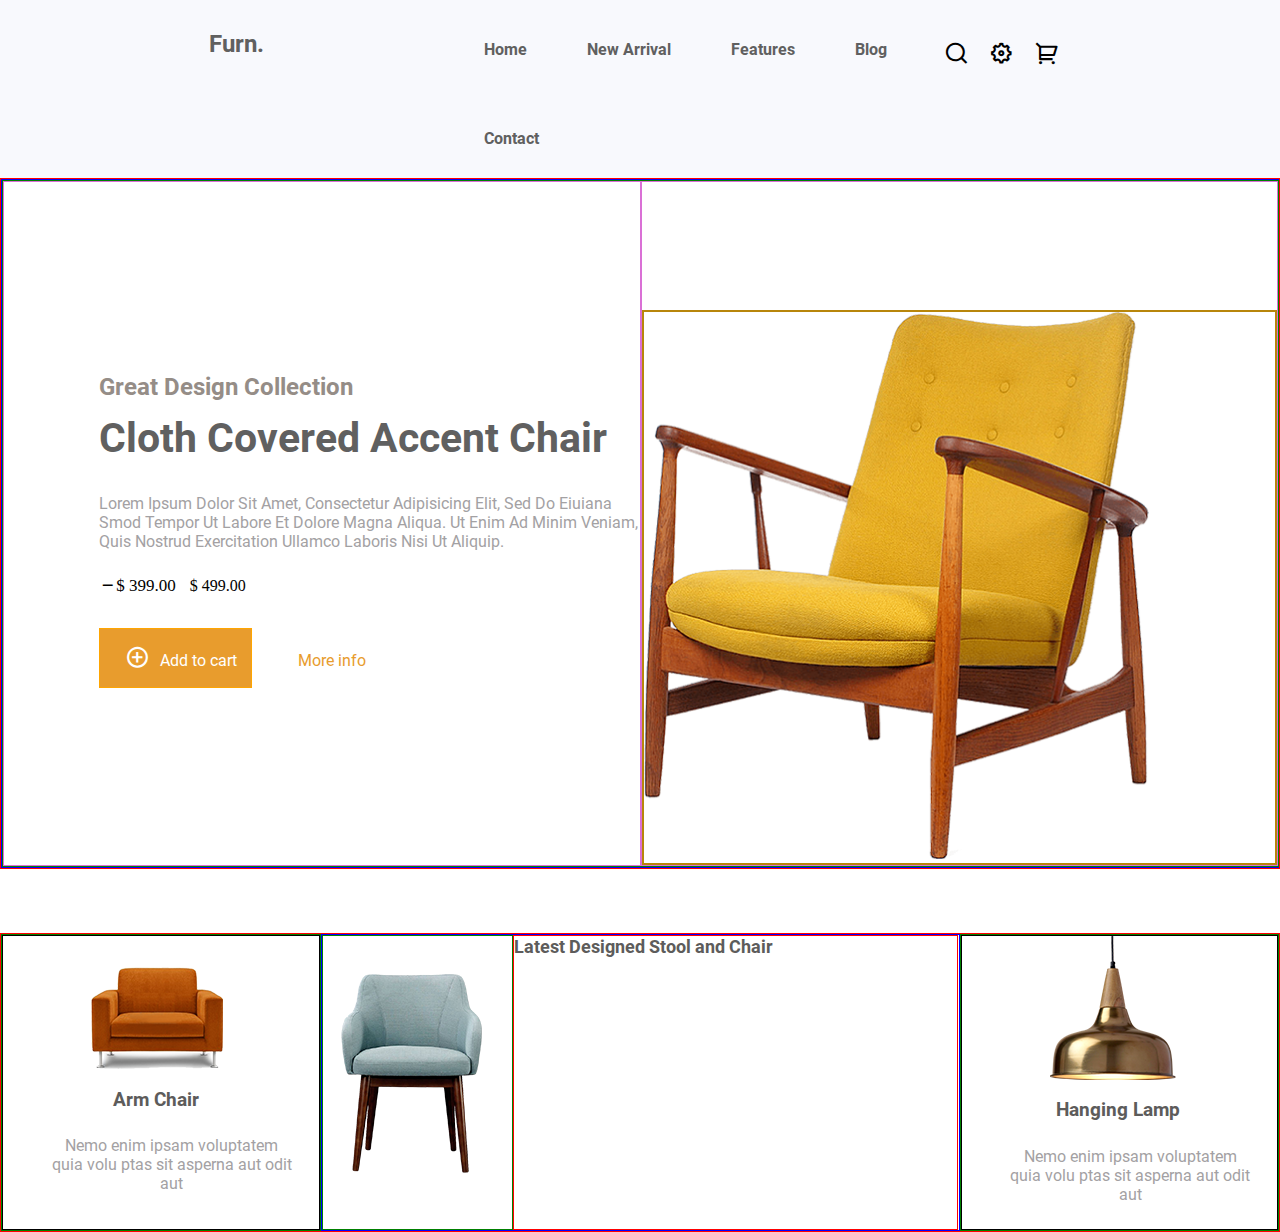
==== index.html @ 1ba13c6d "added" ====
<!DOCTYPE html>
<html lang="en">
<head>
    <meta charset="UTF-8">
    <meta name="viewport" content="width=device-width, initial-scale=1.0">
    <title>Furniture</title>

    <!-- -------------links------------- -->
    <link rel="stylesheet" href="css/style.css">
    <link rel="stylesheet" href="css/media.css">

    <link rel="stylesheet" href="webfonts/stylesheet.css">
    <link rel="stylesheet" href="fonts/remixicon.css">

        <link rel="icon" href="img/icon.png">

</head>
<body>
    <!-- -------------navbar------------- -->
    
        <div class="navbar">
                <div class="box logo">
                    <b><a>Furn.</a></b>
                </div>
                <div class=" box item">
                            <div class="box-lists w-md">
                       <b> <a class="it">Home</a></b>
                        <b><a class="it">New Arrival</a></b>
                        <b><a class="it">Features</a></b>
                        <b><a class="it">Blog</a></b>
                        <b><a class="it">Contact</a></b>
                    </div>
                    <button class="w-md-1" ><i class="ri-menu-line w-xl"></i></button>
                </div>
                <div class=" box">
                    <div class="box-icons">
                        <i class="ri-search-line"></i>
                        <i class="ri-settings-5-line"></i>
                        <i class="ri-shopping-cart-2-line"></i>
                    </div>
                </div>
        </div>

        <!-- -----------------slider-section--------------- -->
        
        <section>
            <div class="container">
                    <div class="slider">
                        <div class="box-sli">
                            <div class="box-two">
                                <div class="box-item">
                                        <h2>Great Design Collection</h2>
                                        <h1>Cloth Covered Accent Chair</h1>
                                        <p>Lorem Ipsum Dolor Sit Amet, Consectetur Adipisicing Elit,
                                             Sed Do Eiuiana Smod Tempor Ut Labore Et Dolore Magna Aliqua. Ut Enim Ad Minim Veniam, 
                                            Quis Nostrud Exercitation Ullamco Laboris Nisi Ut Aliquip.</p>
                                            <i class="ri-subtract-line ">$ 399.00</i>
                                            $ 499.00<br/>

                                            <button class="add"> <i class="ri-add-circle-line"></i>Add to cart</button>
                                            <button class="more">More info</button>
                                        </div>
                            </div>
                            <div class="box-two">
                                <div class="box-img">
                                    <img src="img/1.png" alt="">
                                </div>
                            </div>
                        </div>


                        <div class="box-sli"></div>
                        <div class="box-sli"></div>
                    </div>
            </div>
        </section>

        <!-- -------------------------------section---------------------------------------- -->


        <section>
            <div class="container1">
                <div class="box2">
                    <div class="box-feel">
                        <img class="img1" src="img/a1.png" alt="">
                        <h3>Arm Chair</h3>
                        <p class="arr">Nemo enim ipsam voluptatem quia volu ptas sit asperna aut odit aut</p>
                    </div>
                </div>

                <div class="box1">
                    <div class="imgchair2">
                        <img src="img/a2.png" alt="">
                    </div>
                    <div class="imgcontaint">
                        <h4>Latest Designed Stool and Chair</h4>
                    </div>
                </div>

                <div class="box2">
                    <div class="box-feel">
                        <img class="img3" src="img/a3.png" alt="">
                        <h3 class="Hanging">Hanging Lamp</h3>
                        <p class="arr">Nemo enim ipsam voluptatem quia volu ptas sit asperna aut odit aut</p>
                    </div>
                </div>
            </div>
        </section>
</body>
</html>
---- css/style.css ----
*{
    box-sizing: border-box;
    margin: 0;
    padding: 0;
}

.navbar{
   
    width: 100%;
   
    display: flex;
    flex-wrap: wrap;
    position: sticky;
    top: 0%;
    background-color:#f8f9fd;

}

.box{
   
    width: 23%;
 
}

.box:nth-child(2){
    width: 50%;
}

a{
    font-size: 24px;
    font-family: "Roboto", sans-serif;
    display: flex;
    flex-wrap: wrap;
    justify-content: end;
    padding:30px;
    color: #606060;
}

.item{
    display: flex;
    flex-wrap: wrap;
}

.box-lists{
    display: flex;
    flex-wrap: wrap;
    margin-left:25%;
   
}

.it{
    font-size: 16px;
    color: #606060;
    padding:30px;
    margin-top: 10px;
    margin-left: 0px 0px -2px;
    font-size: 16px;
    gap: 2px;
    font-family: "Roboto", sans-serif;
}

.it:hover{
    color:#d4a055;
}

.box-icons{
    display: flex;
    flex-wrap: wrap;
   
    height: 100%;
    
}

i{
    font-size: 25px;
    padding:10px;
    margin-top: 30px;
  
}
.ri-search-line:hover{
    color:#d4a055;
}

.ri-settings-5-line:hover{
    color:#d4a055;
}

.ri-shopping-cart-2-line:hover{
    color:#d4a055;
}



button{
   
    border: 1px solid orange;
    color: orange;
}
.ri-menu-line:hover{
    color:orange;
}


.container{
    border: 1px solid red;
   
    max-width: 1350px;
    overflow-x: scroll;
    margin: auto;
    
   
}

.slider{
    border: 1px solid blue;
    width: 300%;
    height: 100%;
    display: flex;
}

.box-sli{
    border: 1px solid green;
    width: 100%;
    height: 100%;
    display: flex;
    flex-wrap: wrap;
}

.box-two{
    border: 1px solid orchid;
    width: 50%;
    padding-top: 10%;
}

.box-item{
    
    width: 100%;
    
}

.box-img{
    border: 2px solid darkgoldenrod;
   
    width: 100%;

}
.box-img > img{
    width: 80%;
}

h2{
    padding-left: 15%;
    padding-top: 10%;
    color: #958d87;
    font-family: "Roboto", sans-serif;
}

h1{
    padding-left: 15%;
    padding-top: 2%;
    color: #606060;
    font-family: "Roboto", sans-serif;
    font-size: 41px;
}

p{
    padding-left: 15%;
    padding-top: 5%;
    padding-bottom: 4%;
    color: #a3a1a3;
    font-family: "Roboto", sans-serif;
}

.ri-subtract-line{
    font-size: 17px;
    font-family: "Roboto", sans-serif;
    padding-left: 15%;
    
}

.add{
  margin-top: 5%;
   margin-left: 15%;
   width: 24%;
   height: 60px;
   color: white;
   background-color: #e89c2d;
   font-size: 16px;
   font-family: "Roboto", sans-serif;
}

.add:hover{
    border: 1px solid #e89c2d;
    background-color: white;
    color: #e89c2d;
}

.more{
    margin-top: 5%;
  
    width: 24%;
    height: 60px;
    color: #e89c2d;
    background-color:white;
    font-size: 16px;
    font-family: "Roboto", sans-serif;
     border: none;
}

.more:hover{
    border: 1px solid #e89c2d;
}


.container1{
    max-width: 1320px;
    border: 1px solid red;
    margin: auto;
    margin-top: 5%;
    display: flex;
    flex-wrap: wrap;
    
}

.box2{
    border: 1px solid green;
    width: 25%;
}

.box2:hover h3{
    color: #e89c2d;
}

.box1{
    border: 1px solid blue;
    width: 50%;
    display: flex;
    flex-wrap: wrap;
}

.box-feel{
    border: 1px solid black;
    height: 100%;
    
}
.img1{
    padding-left: 28%;
    padding-top: 10%;
}

.img3{
    padding-left: 28%;
    
}


h3{
    padding-left: 35%;
    padding-top: 5%;
    font-family: "Roboto", sans-serif;
    color: #5d5c5b;
}

.Hanging{
    padding-left: 30%;
    padding-top: 5%;
    font-family: "Roboto", sans-serif;
    color: #5d5c5b;
}
.arr{
    padding-right: 8%;
    padding-top: 8%;
    padding-bottom: 8%;
    color: #a3a1a3;
    font-family: "Roboto", sans-serif;
    text-align: center;
}

.imgchair2{
    border: 1px solid green;
    width: 30%;
    height: 100%;
}

.imgcontaint{
    border: 1px solid red;
    width: 70%;
    height: 100%;
}

.imgchair2 > img{
    padding-top: 20%;
    padding-left: 10%;
}

h4{
    font-family: "Roboto", sans-serif;
    color: #5d5c5b;
    font-size: 18px;
}
---- css/media.css ----
@media(max-width:992px){
    .w-md{
        display: none;
    }
    .box2{
        width: 100%;
    }
    .box1{
        width: 100%;
    }
    .box-two{
        width: 100%;
    }
    
   
}

@media(min-width:1669px){
    .w-xl{
        display: none;
    }
}



@media(min-width:992px){
    .w-md-1{
        display: none;
    }
}
---- webfonts/stylesheet.css ----
@font-face {
    font-family: 'Roboto';
    src: url('Roboto-ThinItalic.woff2') format('woff2'),
        url('Roboto-ThinItalic.woff') format('woff');
    font-weight: 100;
    font-style: italic;
    font-display: swap;
}

@font-face {
    font-family: 'Roboto';
    src: url('Roboto-Bold.woff2') format('woff2'),
        url('Roboto-Bold.woff') format('woff');
    font-weight: bold;
    font-style: normal;
    font-display: swap;
}

@font-face {
    font-family: 'Roboto';
    src: url('Roboto-Thin.woff2') format('woff2'),
        url('Roboto-Thin.woff') format('woff');
    font-weight: 100;
    font-style: normal;
    font-display: swap;
}

@font-face {
    font-family: 'Roboto';
    src: url('Roboto-BlackItalic.woff2') format('woff2'),
        url('Roboto-BlackItalic.woff') format('woff');
    font-weight: 900;
    font-style: italic;
    font-display: swap;
}

@font-face {
    font-family: 'Roboto';
    src: url('Roboto-MediumItalic.woff2') format('woff2'),
        url('Roboto-MediumItalic.woff') format('woff');
    font-weight: 500;
    font-style: italic;
    font-display: swap;
}

@font-face {
    font-family: 'Roboto';
    src: url('Roboto-Medium.woff2') format('woff2'),
        url('Roboto-Medium.woff') format('woff');
    font-weight: 500;
    font-style: normal;
    font-display: swap;
}

@font-face {
    font-family: 'Roboto';
    src: url('Roboto-LightItalic.woff2') format('woff2'),
        url('Roboto-LightItalic.woff') format('woff');
    font-weight: 300;
    font-style: italic;
    font-display: swap;
}

@font-face {
    font-family: 'Roboto';
    src: url('Roboto-Regular.woff2') format('woff2'),
        url('Roboto-Regular.woff') format('woff');
    font-weight: normal;
    font-style: normal;
    font-display: swap;
}

@font-face {
    font-family: 'Roboto';
    src: url('Roboto-BoldItalic.woff2') format('woff2'),
        url('Roboto-BoldItalic.woff') format('woff');
    font-weight: bold;
    font-style: italic;
    font-display: swap;
}

@font-face {
    font-family: 'Roboto';
    src: url('Roboto-Italic.woff2') format('woff2'),
        url('Roboto-Italic.woff') format('woff');
    font-weight: normal;
    font-style: italic;
    font-display: swap;
}

@font-face {
    font-family: 'Roboto';
    src: url('Roboto-Light.woff2') format('woff2'),
        url('Roboto-Light.woff') format('woff');
    font-weight: 300;
    font-style: normal;
    font-display: swap;
}
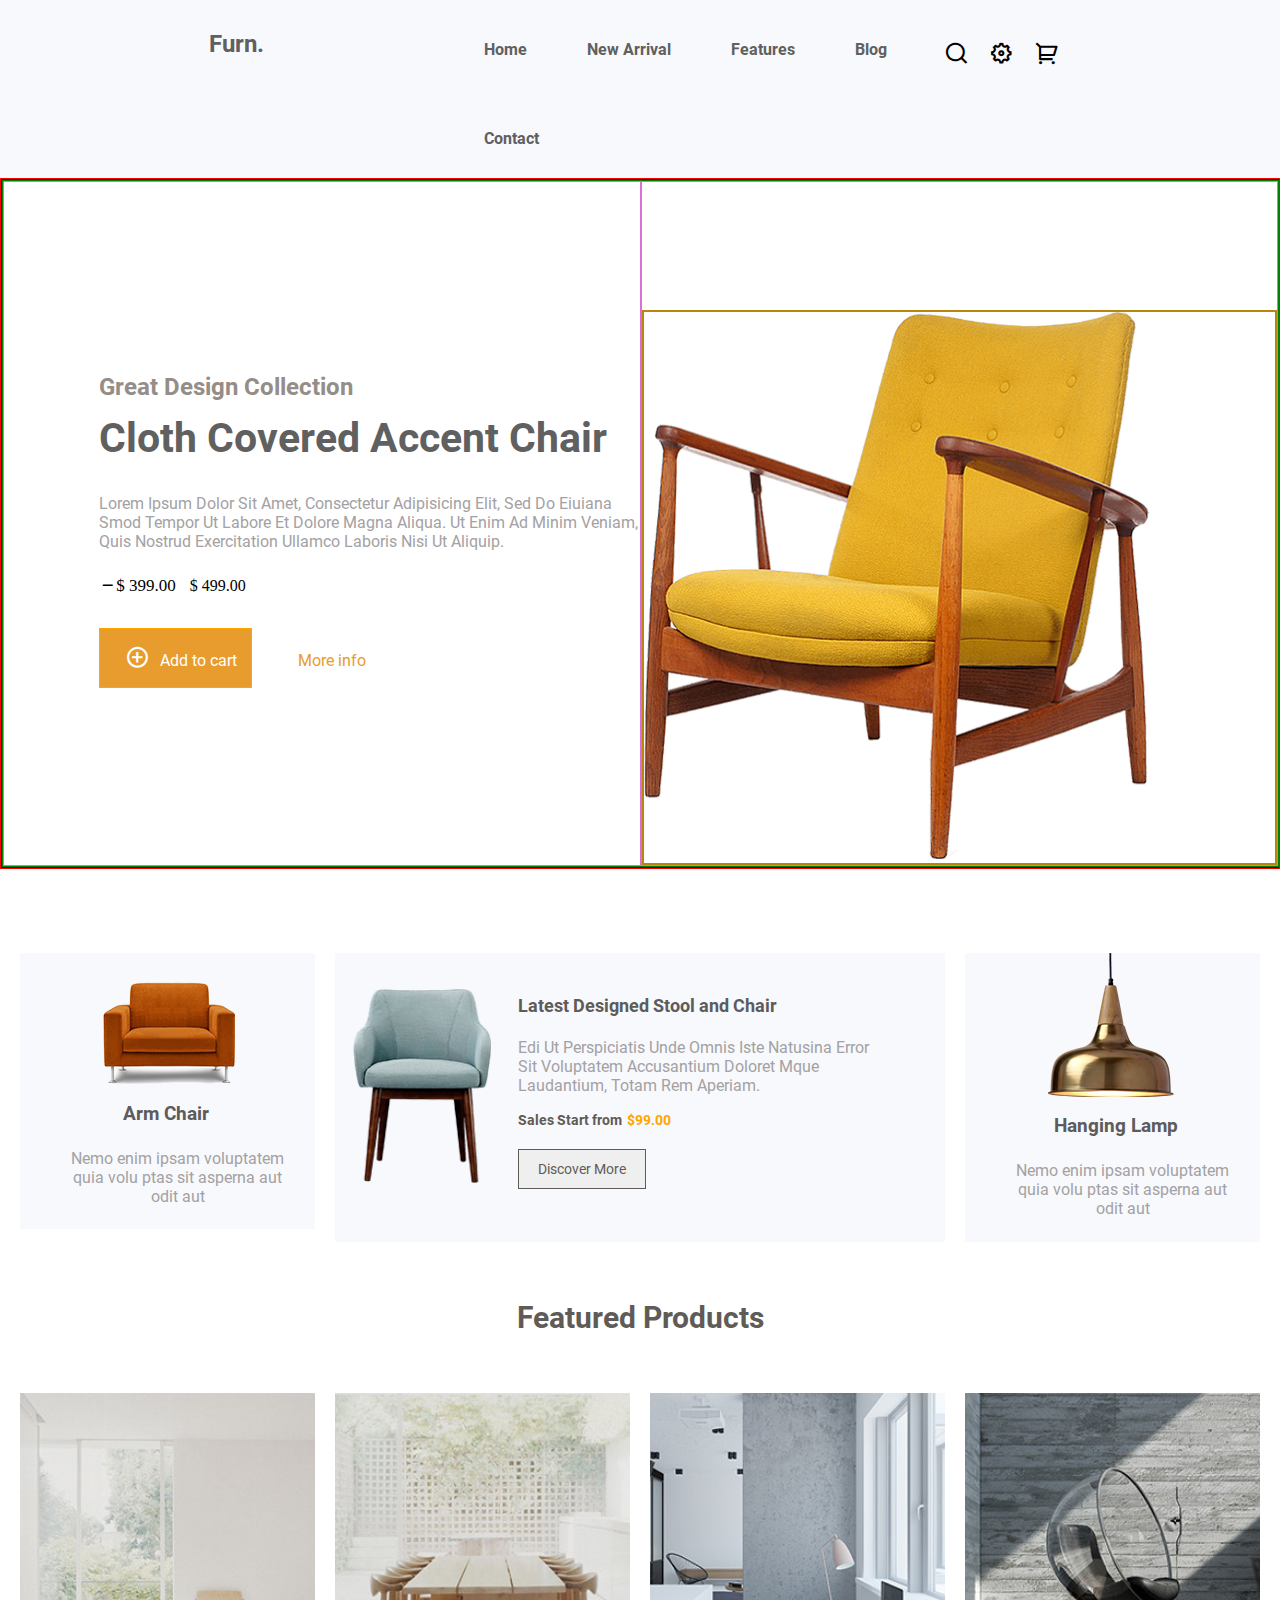
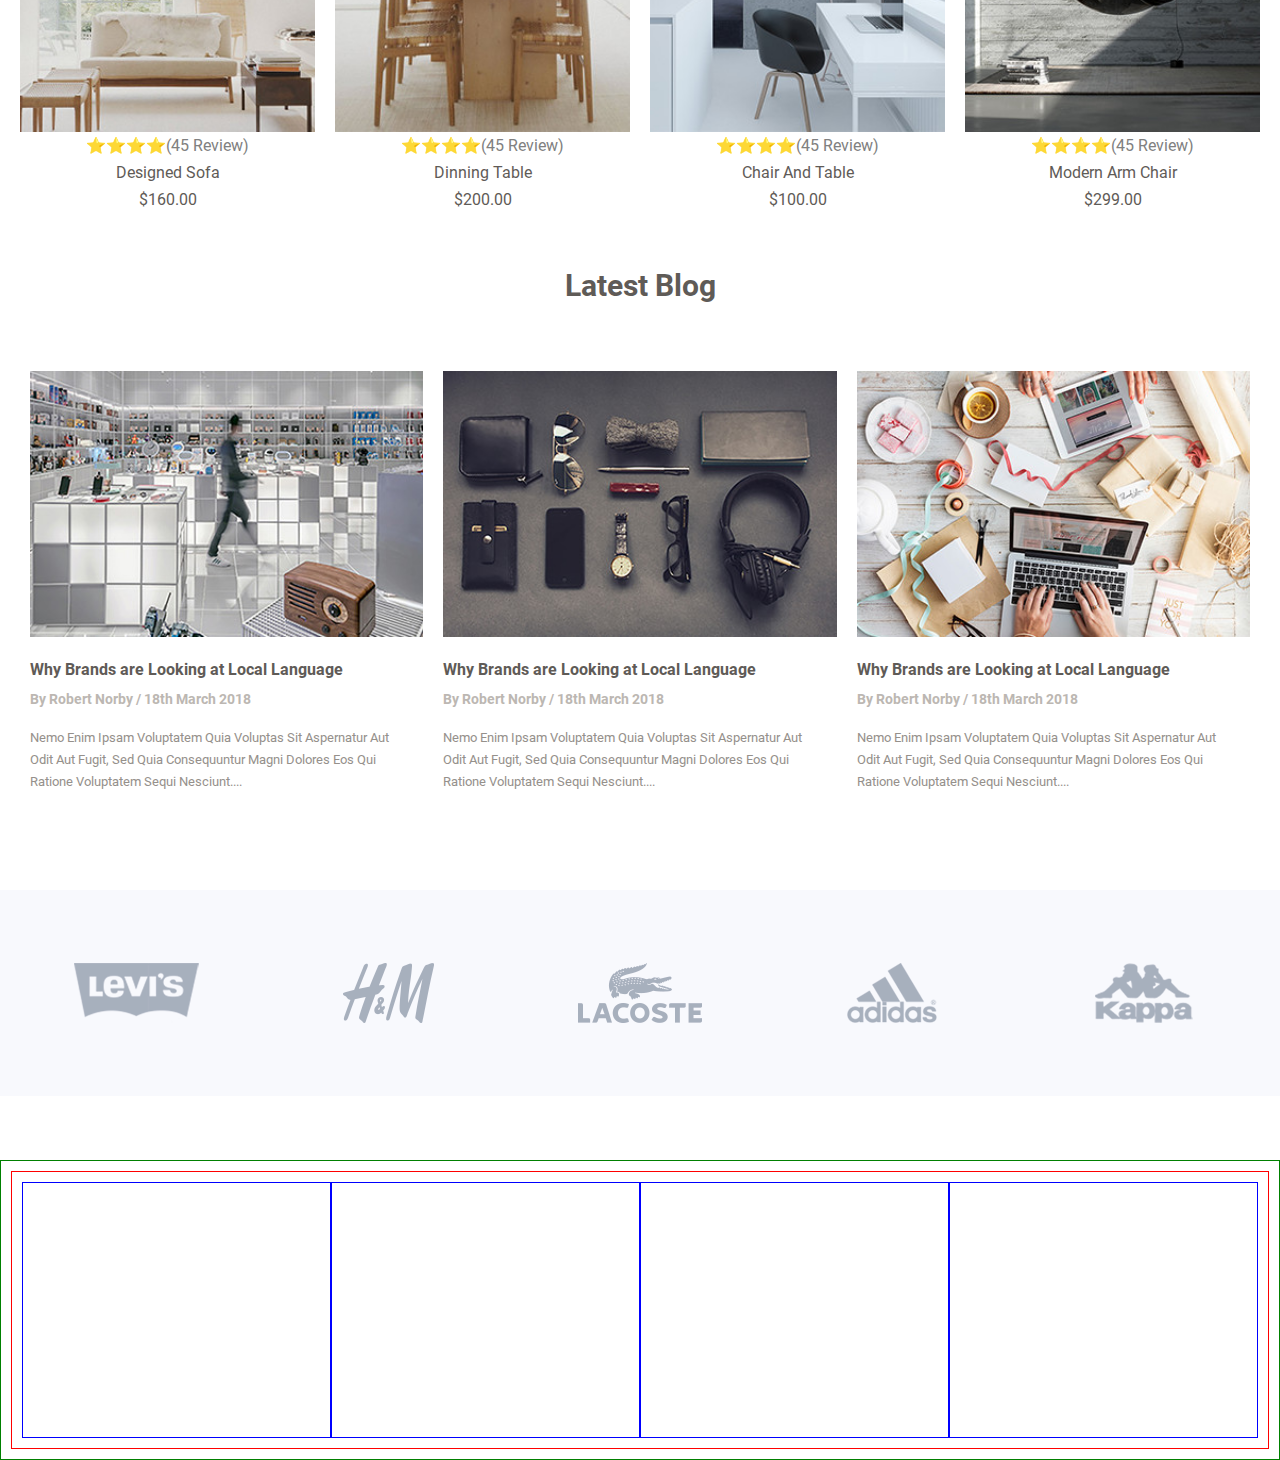
==== commit f6da7e8a: "add code" ====
--- a/index.html
+++ b/index.html
@@ -19,8 +19,10 @@
     <!-- -------------navbar------------- -->
     
         <div class="navbar">
+           
                 <div class="box logo">
                     <b><a>Furn.</a></b>
+                    <button class="w-md-1" ><i class="ri-menu-line w-xl"></i></button>
                 </div>
                 <div class=" box item">
                             <div class="box-lists w-md">
@@ -30,7 +32,7 @@
                         <b><a class="it">Blog</a></b>
                         <b><a class="it">Contact</a></b>
                     </div>
-                    <button class="w-md-1" ><i class="ri-menu-line w-xl"></i></button>
+                    
                 </div>
                 <div class=" box">
                     <div class="box-icons">
@@ -80,7 +82,7 @@
 
         <section>
             <div class="container1">
-                <div class="box2">
+                <div class="box2 w-lg-1 w-lg">
                     <div class="box-feel">
                         <img class="img1" src="img/a1.png" alt="">
                         <h3>Arm Chair</h3>
@@ -88,16 +90,20 @@
                     </div>
                 </div>
 
-                <div class="box1">
-                    <div class="imgchair2">
+                <div class="box1 w-lg-1 w-lg">
+                    <div class="imgchair2 ">
                         <img src="img/a2.png" alt="">
                     </div>
-                    <div class="imgcontaint">
+                    <div class="imgcontaint w-lg-1 ">
                         <h4>Latest Designed Stool and Chair</h4>
-                    </div>
-                </div>
-
-                <div class="box2">
+                        <p class="between">Edi Ut Perspiciatis Unde Omnis Iste Natusina Error Sit Voluptatem 
+                            Accusantium Doloret Mque Laudantium, Totam Rem Aperiam.</p>
+                            <h6>Sales Start from <div class="color">$99.00</div></h6>
+                            <button class="dis">Discover More</button>
+                    </div>
+                </div>
+
+                <div class="box2 w-lg-1 w-lg">
                     <div class="box-feel">
                         <img class="img3" src="img/a3.png" alt="">
                         <h3 class="Hanging">Hanging Lamp</h3>
@@ -106,5 +112,249 @@
                 </div>
             </div>
         </section>
+
+        <!-- -------------------------------section---------------------------------------- -->
+
+<!-- 
+        <section>
+            <h1 class="NA">New Arrivals</h1>
+            <div class="container2">
+                    <div class="main-arri-box">
+                        <div class="box-arrivals">
+                            <div class="box-ariimg">
+                                <img src="img/b1.png" alt="">
+                            </div>
+                        </div>
+        
+                        <div class="box-arrivals">
+                            <div class="box-ariimg">
+                                <img src="img/b2.png" alt="">
+                            </div>
+                        </div>
+        
+                        <div class="box-arrivals">
+                            <div class="box-ariimg">
+                                <img src="img/b3.png" alt="">
+                            </div>
+                        </div>
+        
+                        <div class="box-arrivals">
+                            <div class="box-ariimg">
+                                <img src="img/b4.png" alt="">
+                            </div>
+                        </div>
+
+                        <div class="box-arrivals">
+                            <div class="box-ariimg">
+                                <img src="img/b1.png" alt="">
+                            </div>
+                        </div>
+        
+                        <div class="box-arrivals">
+                            <div class="box-ariimg">
+                                <img src="img/b2.png" alt="">
+                            </div>
+                        </div>
+        
+                        <div class="box-arrivals">
+                            <div class="box-ariimg">
+                                <img src="img/b3.png" alt="">
+                            </div>
+                        </div>
+        
+                        <div class="box-arrivals">
+                            <div class="box-ariimg">
+                                <img src="img/b4.png" alt="">
+                            </div>
+                        </div>
+                    </div>
+
+
+
+ </div>
+
+        </section> -->
+
+        <!-- -------------------------------section-Featured Products---------------------------------------- -->
+
+        <section>
+            <h1 class="NA">Featured Products</h1>
+
+            <div class="containerfp">
+                <div class="main-product">
+                    <div class="product"> 
+                        <div class="produc-img"> 
+                            <img src="img/c1.jpg" alt="">
+                            
+                        </div>
+                        
+                        <div class="produc-cont"> 
+                           <div class="price">
+                            ⭐⭐⭐⭐(45 Review)
+                           </div>
+
+                           <div class="text">
+                            Designed Sofa
+                        </div>
+
+                        <div class="text">
+                            $160.00
+                        </div>
+                            
+                        </div>
+                            
+                    </div>
+                    <div class="product"> 
+                        <div class="produc-img"> 
+                            <img src="img/c2.jpg" alt="">
+                        </div>
+
+                        <div class="produc-cont"> 
+                           <div class="price">
+                            ⭐⭐⭐⭐(45 Review)
+                               
+                           </div>
+
+                           <div class="text">
+                            Dinning Table
+                        </div>
+
+                        <div class="text">
+                            $200.00
+                        </div>
+                            
+                        </div>
+                    </div>
+                    <div class="product"> 
+                        <div class="produc-img"> 
+                            <img src="img/c3.jpg" alt="">
+                        </div>
+
+                        <div class="produc-cont"> 
+                           <div class="price">
+                            ⭐⭐⭐⭐(45 Review)
+                           </div>
+
+                           <div class="text">
+                            Chair And Table
+                        </div>
+
+                        <div class="text">
+                            $100.00
+                        </div>
+                            
+                        </div>
+                    </div>
+                    <div class="product"> 
+                        <div class="produc-img"> 
+                            <img src="img/c4.jpg" alt="">
+                        </div>
+
+                        <div class="produc-cont"> 
+                           <div class="price">
+                            ⭐⭐⭐⭐(45 Review)
+                           </div>
+
+                           <div class="text">
+                            Modern Arm Chair
+                        </div>
+
+                        <div class="text">
+                            $299.00
+                        </div>
+                            
+                        </div>
+                    </div>
+                 </div>
+            </div>
+         </section>
+
+
+         <!-- -------------------------------section---------------------------------------- -->
+          <section>
+            <h1 class="NA">Latest Blog</h1>
+
+                <div class="containerlb">
+                    <div class="main-blog">
+                        <div class="box-lb">
+                            <div class="box-lb-img">
+                                <img src="img/d1.jpg" alt="">
+                            </div>
+                            <div class="box-lb-con">
+                                <h2 class="lbh2">Why Brands are Looking at Local Language</h2>
+                                <h5>By Robert Norby / 18th March 2018</h5>
+                                <p class="lbp">Nemo Enim Ipsam Voluptatem Quia Voluptas Sit Aspernatur
+                                     Aut Odit Aut Fugit,
+                                    Sed Quia Consequuntur Magni Dolores Eos Qui Ratione Voluptatem Sequi Nesciunt....</p>
+                            </div>
+                        </div>
+
+
+                        <div class="box-lb">
+                            <div class="box-lb-img">
+                                <img src="img/d2.jpg" alt="">
+                            </div>
+                            <div class="box-lb-con">
+                                <h2 class="lbh2">Why Brands are Looking at Local Language</h2>
+                                <h5>By Robert Norby / 18th March 2018</h5>
+                                <p class="lbp">Nemo Enim Ipsam Voluptatem Quia Voluptas Sit Aspernatur
+                                     Aut Odit Aut Fugit,
+                                    Sed Quia Consequuntur Magni Dolores Eos Qui Ratione Voluptatem Sequi Nesciunt....</p>
+                            </div>
+                        </div>
+
+
+                        <div class="box-lb">
+                            <div class="box-lb-img">
+                                <img src="img/d3.jpg" alt="">
+                            </div>
+                            <div class="box-lb-con">
+                                <h2 class="lbh2">Why Brands are Looking at Local Language</h2>
+                                <h5>By Robert Norby / 18th March 2018</h5>
+                                <p class="lbp">Nemo Enim Ipsam Voluptatem Quia Voluptas Sit Aspernatur
+                                     Aut Odit Aut Fugit,
+                                    Sed Quia Consequuntur Magni Dolores Eos Qui Ratione Voluptatem Sequi Nesciunt....</p>
+                            </div>
+                        </div>
+                    </div>
+                </div>
+          </section>
+
+          <!-- -------------------------------section---------------------------------------- -->
+           <section class="bg-color">
+                <div class="containerlogo">
+                    <div class="box-logo">
+                        <div class="box-logo-5">
+                            <img src="img/logo4.png" alt="">
+                        </div>
+                        <div class="box-logo-5">
+                            <img src="img/logo5.png" alt="">
+                        </div>
+                        <div class="box-logo-5">
+                            <img src="img/logo1.png" alt="">
+                        </div>
+                        <div class="box-logo-5">
+                            <img src="img/logo2.png" alt="">
+                        </div>
+                        <div class="box-logo-5">
+                            <img src="img/logo3.png" alt="">
+                        </div>
+                    </div>
+                </div>
+           </section>
+
+           <footer>
+                <div class="containerfooter">
+                    <div class="box-footer">
+                        <div class="box-4-foo">
+                           
+                        </div>
+                        <div class="box-4-foo"></div>
+                        <div class="box-4-foo"></div>
+                        <div class="box-4-foo"></div>
+                        
+                    </div>
+                </div>
+           </footer>
 </body>
 </html>--- a/css/style.css
+++ b/css/style.css
@@ -214,17 +214,21 @@
 
 .container1{
     max-width: 1320px;
-    border: 1px solid red;
     margin: auto;
     margin-top: 5%;
     display: flex;
     flex-wrap: wrap;
+    padding: 10px;
     
 }
 
 .box2{
-    border: 1px solid green;
+    
     width: 25%;
+    padding: 10px;
+}
+.box2 > img{
+    width: 60%;
 }
 
 .box2:hover h3{
@@ -232,16 +236,20 @@
 }
 
 .box1{
-    border: 1px solid blue;
+    
     width: 50%;
     display: flex;
     flex-wrap: wrap;
+     padding: 10px;
+     
+}
+.box1:hover button{
+    color: white;
+    background-color: #5f5b57;
 }
 
 .box-feel{
-    border: 1px solid black;
-    height: 100%;
-    
+     background-color: #f8f9fd;
 }
 .img1{
     padding-left: 28%;
@@ -277,15 +285,21 @@
 }
 
 .imgchair2{
-    border: 1px solid green;
+    
     width: 30%;
-    height: 100%;
+    
+    background-color: #f8f9fd;
+}
+
+.imgchair2 > img{
+    width: 85%;
 }
 
 .imgcontaint{
-    border: 1px solid red;
+   
     width: 70%;
-    height: 100%;
+    
+    background-color: #f8f9fd;
 }
 
 .imgchair2 > img{
@@ -297,4 +311,246 @@
     font-family: "Roboto", sans-serif;
     color: #5d5c5b;
     font-size: 18px;
+    padding-top: 10%;
+}
+
+.between{
+    text-align: start;
+    padding-top: 5%;
+    padding-left: 0%;
+    padding-right: 15%;
+}
+
+h6{
+    font-size: 14px;
+    color: #5f5b57;;
+    font-family: "Roboto", sans-serif;
+    display: flex;
+    gap: 5px;
+}
+
+.color{
+    color:orange;
+}
+
+.dis{
+    width: 30%;
+    height: 40px;
+    margin-top: 5%;
+    color: #5f5b57;;
+    border: 1px solid  #5f5b57;
+    font-size: 14px;
+    font-family: "Roboto", sans-serif;
+}
+
+.NA{
+    font-size: 30px;
+    font-family: "Roboto", sans-serif;
+    color: #5f5b57;
+    text-align: center;
+    padding-top: 3%;
+    padding-left: 0%;
+    padding-bottom: 3%;
+}
+
+
+.container2{
+    border: 1px solid red;
+    margin: auto;
+    max-width: 1320px;
+    
+    display: flex;
+    flex-wrap: wrap;
+    padding: 10px;
+}
+
+.main-arri-box{
+    border: 1px solid green;
+    width: 100%;
+    display: flex;
+    flex-wrap: wrap;
+    padding: 10px;
+}
+ 
+.box-arrivals{
+    border: 1px solid blue;
+    width: 25%;
+    padding: 10px;
+}
+
+
+.box-ariimg{
+    border: 1px solid blue;
+    background-color: #f8f9fd;
+    padding-top: 10%;
+    padding-bottom: 10%;
+    display: flex;
+    justify-content: center;
+    align-items: center;
+}
+
+
+.containerfp{
+   
+    max-width: 1320px;
+    margin: auto;
+    
+    padding: 10px;
+    display: flex;
+    flex-wrap: wrap;
+}
+
+.main-product{
+    
+    width: 100%;
+    
+    display: flex;
+    flex-wrap: wrap;
+}
+
+.product{
+    
+    width: 25%;
+    padding: 10px;
+}
+
+
+
+.produc-img > img{
+    width: 100%;
+    
+}
+
+
+
+.price{
+    
+    font-family: "Roboto", sans-serif;
+    display: flex;
+    justify-content: center;
+    color: gray;
+}
+.text{
+    text-align: center;
+    font-family: "Roboto", sans-serif;
+    color: #5f5b57;
+    padding-top: 8px;
+   
+}
+
+.containerlb{
+  
+    max-width: 1320px;
+    margin: auto;
+    
+    display: flex;
+    flex-wrap: wrap;
+    padding: 10px;
+}
+
+.main-blog{
+    
+    width: 100%;
+     display: flex;
+    flex-wrap: wrap;
+    padding: 10px;
+}
+
+.box-lb{
+    width: 33.33%;
+    transition: all 0.8s;
+    padding: 10px;
+}
+
+.box-lb:hover h2{
+        color: orange;
+
+}
+
+.box-lb-img{
+   
+    width: 100%;
+    
+}
+.box-lb-con{
+    
+    width: 100%;
+    
+}
+
+.box-lb-img > img{
+    width: 100%;
+}
+
+.lbh2{
+    font-size: 16px;
+    color: #5f5b57;
+    font-family: "Roboto", sans-serif;
+    padding-top: 5%;
+    padding-left: 0%;
+}
+h5{
+    font-size: 14px;
+    font-family: "Roboto", sans-serif;
+    color: #bcb7b2;
+    padding-top: 3%;
+}
+
+.lbp{
+    font-size: 13px;
+    font-family: "Roboto", sans-serif;
+    color: #95908b;
+    padding-left: 0%;
+    padding-right: 6%;
+    line-height: 22px;
+}
+
+.bg-color{
+    background-color: #f8f9fd;
+}
+.containerlogo{
+    
+    max-width: 1320px;
+    margin: auto;
+   overflow-x: hidden;
+    margin-top: 4%;
+    padding: 10px;
+}
+
+.box-logo{
+
+    
+    display: flex;
+    
+    
+}
+
+.box-logo-5{
+    
+    width: 259px;
+    display: flex;
+   justify-content: center;
+   padding: 5%;
+}
+
+.containerfooter{
+    border: 1px solid green;
+    max-width: 1320px;
+    margin: auto;
+    margin-top: 5%;
+    height: 300px;
+    padding: 10px;
+}
+
+.box-footer{
+    border: 1px solid red;
+    height: 100%;
+    display: flex;
+    flex-wrap: wrap;
+    padding: 10px;
+}
+
+.box-4-foo{
+    border: 1px solid blue;
+    width: 25%;
 }--- a/css/media.css
+++ b/css/media.css
@@ -26,6 +26,106 @@
 @media(min-width:992px){
     .w-md-1{
         display: none;
+        
+    }
+
+ 
+}
+
+@media(max-width:991px){
+    .w-lg-1{
+        width: 100%;
+        padding-left: 20%;
+        padding-right: 20%;
+        margin: auto;
+        
+    }
+
+    .w-lg{
+        max-width: 350%;
+    }
+
+    .box-arrivals{
+        width: 33.33%;
+        height: 80%;
+    }
+
+    .main-product{
+        
+        width: 187%;
+    }
+    .product{
+        width: 25%;
+        
+        margin: auto;
+    }
+    .produc-img{
+        height: 180px;
+        width: 157px;
+        margin: auto;
+    }
+    .produc-cont{
+        
+        width: 157px;
+        margin: auto;
+    }
+
+    .box-lb{
+        width: 33.33%;
+        margin: auto;
+    }
+}
+
+@media(max-width:767px){
+    .box-arrivals{
+        width: 100%;
+        margin: auto;
+    }
+
+    .product{
+        width: 100%;
+        margin: auto;
+    }
+
+    .produc-img{
+        height: 310px;
+        width: 270px;
+        margin: auto;
+    }
+    .produc-cont{
+        padding-top: 5%;
+        width: 270px;
+        margin: auto;
+    }
+
+    .box-lb{
+         width: 100%;
+         height: 380px;
+         margin: auto;
+    }
+
+    .box-lb-img{
+        max-width: 270px;
+        
+        margin: auto;
+    }
+
+    .box-lb-con{
+        max-width: 270px;
+       
+        margin: auto;
+    }
+    
+    .box-4-foo{
+        width: 100%;
+    }
+
+
+}
+
+@media (max-width:992px){
+    .box-4-foo{
+        width: 50%;
     }
 }
 
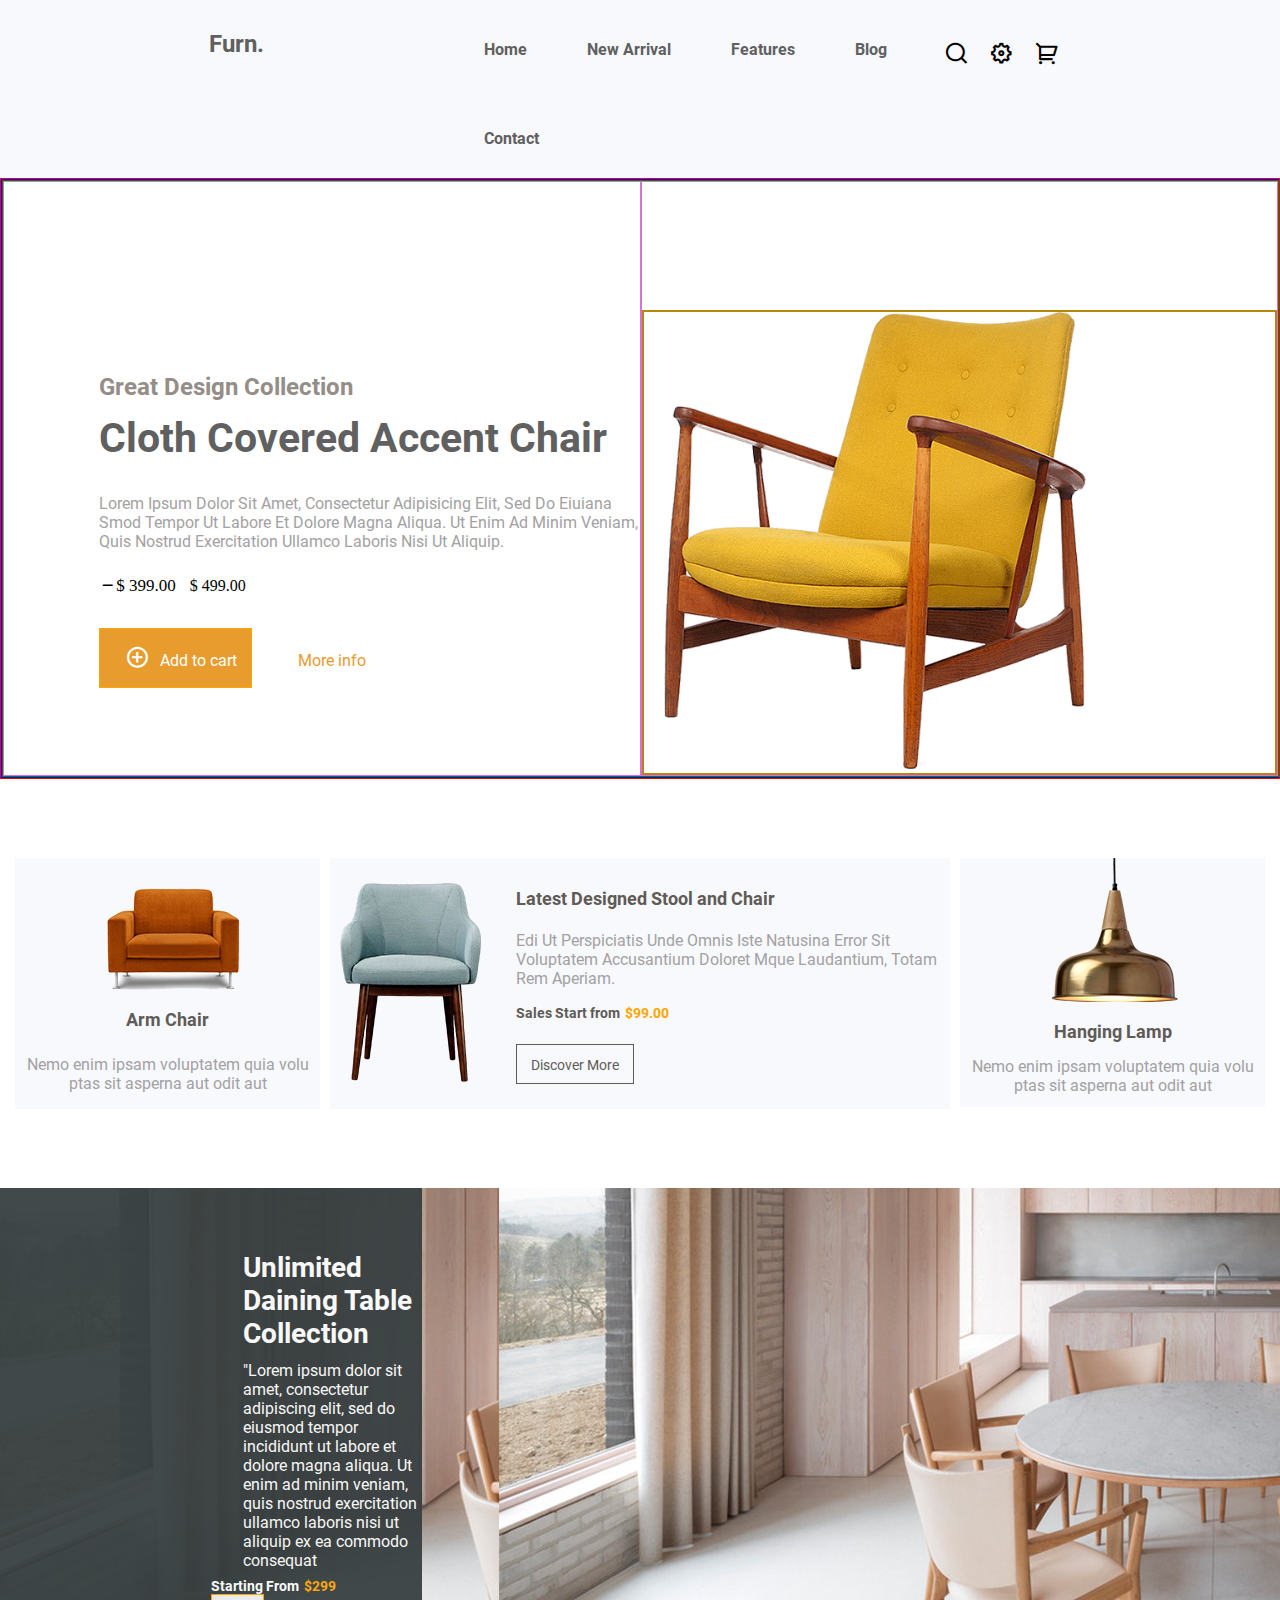
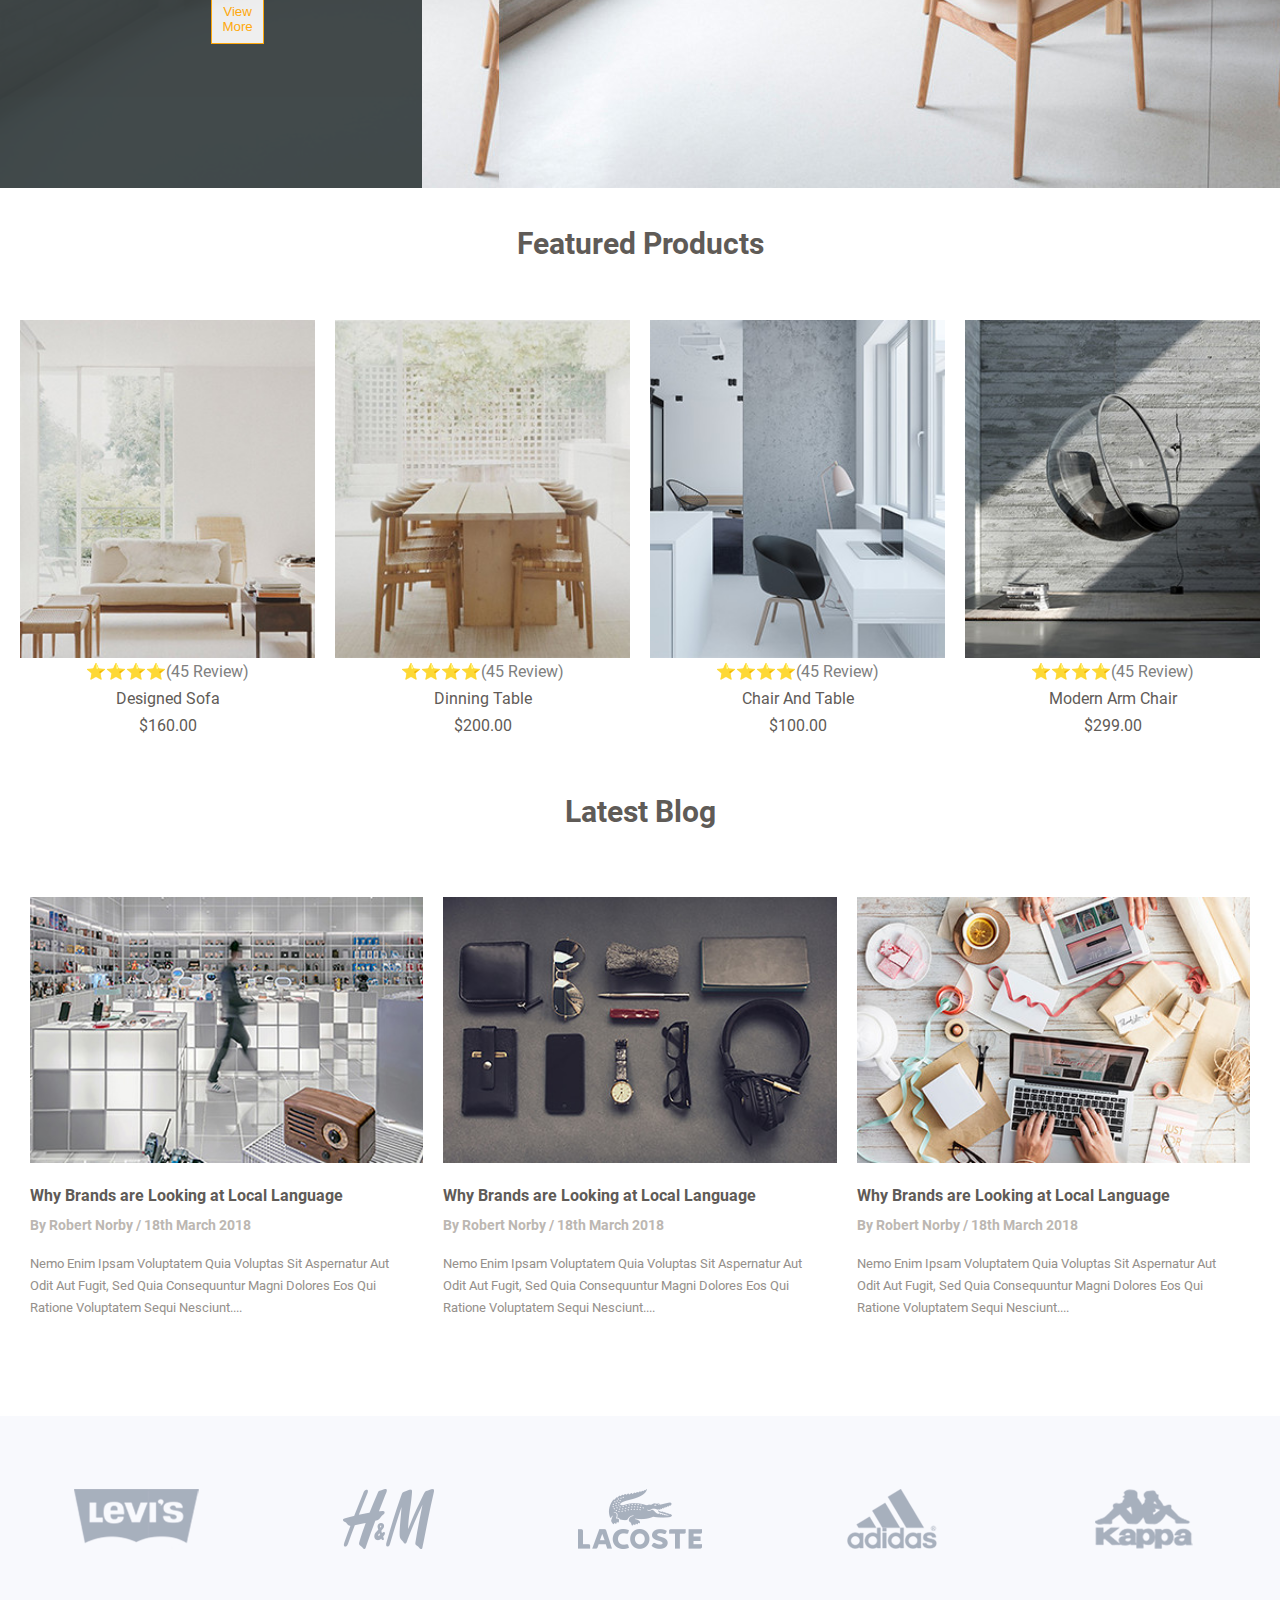
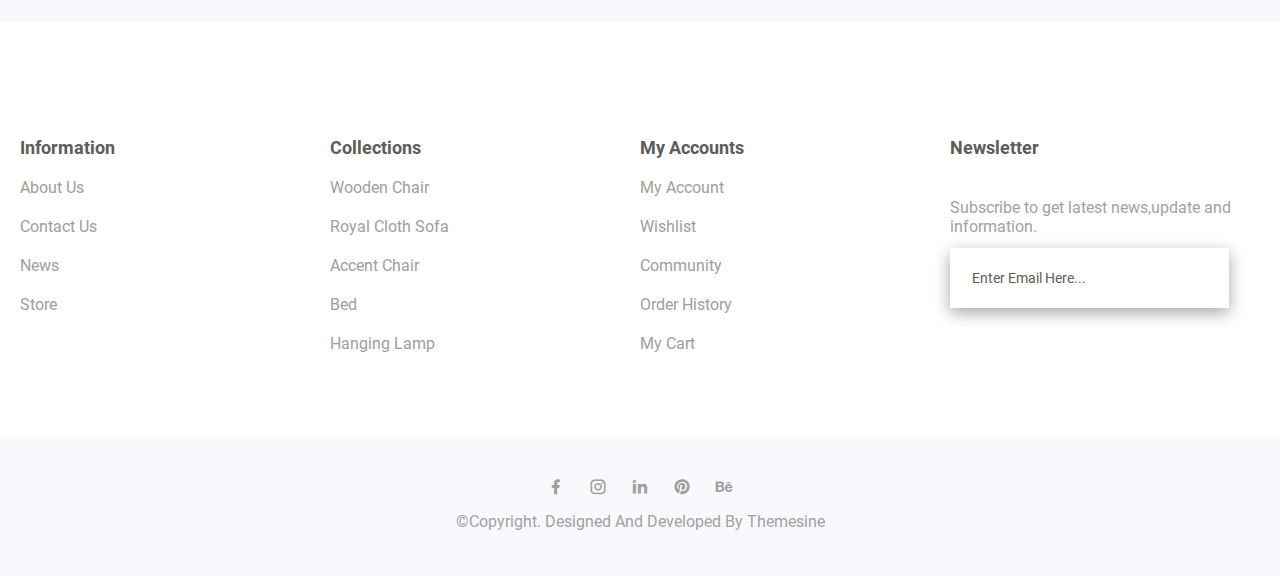
==== commit 671b928f: "some code adited" ====
--- a/index.html
+++ b/index.html
@@ -71,51 +71,95 @@
                         </div>
 
 
-                        <div class="box-sli"></div>
-                        <div class="box-sli"></div>
+                        <div class="box-sli">
+                            <div class="box-two">
+                                <div class="box-item">
+                                        <h2>Great Design Collection</h2>
+                                        <h1>Mapple Wood Accent Chair</h1>
+                                        <p>Lorem Ipsum Dolor Sit Amet, Consectetur Adipisicing Elit,
+                                             Sed Do Eiuiana Smod Tempor Ut Labore Et Dolore Magna Aliqua. Ut Enim Ad Minim Veniam, 
+                                            Quis Nostrud Exercitation Ullamco Laboris Nisi Ut Aliquip.</p>
+                                            <i class="ri-subtract-line ">$  199.00</i>
+                                            $ 299.00<br/>
+
+                                            <button class="add"> <i class="ri-add-circle-line"></i>Add to cart</button>
+                                            <button class="more">More info</button>
+                                        </div>
+                            </div>
+                            <div class="box-two">
+                                <div class="box-img">
+                                    <img src="img/2.png" alt="">
+                                </div>
+                            </div>
+                        </div>
+
+
+
+
+
+                        <div class="box-sli">
+                            <div class="box-two">
+                                <div class="box-item">
+                                        <h2>Great Design Collection</h2>
+                                        <h1>Valvet Accent Arm Chair</h1>
+                                        <p>Lorem Ipsum Dolor Sit Amet, Consectetur Adipisicing Elit,
+                                             Sed Do Eiuiana Smod Tempor Ut Labore Et Dolore Magna Aliqua. Ut Enim Ad Minim Veniam, 
+                                            Quis Nostrud Exercitation Ullamco Laboris Nisi Ut Aliquip.</p>
+                                            <i class="ri-subtract-line ">$ 299.00 </i>
+                                           $ 399.00<br/>
+
+                                            <button class="add"> <i class="ri-add-circle-line"></i>Add to cart</button>
+                                            <button class="more">More info</button>
+                                        </div>
+                            </div>
+                            <div class="box-two">
+                                <div class="box-img">
+                                    <img src="img/3.png" alt="">
+                                </div>
+                            </div>
+
+                        </div>
                     </div>
             </div>
         </section>
 
         <!-- -------------------------------section---------------------------------------- -->
-
-
-        <section>
-            <div class="container1">
-                <div class="box2 w-lg-1 w-lg">
-                    <div class="box-feel">
-                        <img class="img1" src="img/a1.png" alt="">
-                        <h3>Arm Chair</h3>
-                        <p class="arr">Nemo enim ipsam voluptatem quia volu ptas sit asperna aut odit aut</p>
-                    </div>
-                </div>
-
-                <div class="box1 w-lg-1 w-lg">
-                    <div class="imgchair2 ">
-                        <img src="img/a2.png" alt="">
-                    </div>
-                    <div class="imgcontaint w-lg-1 ">
-                        <h4>Latest Designed Stool and Chair</h4>
-                        <p class="between">Edi Ut Perspiciatis Unde Omnis Iste Natusina Error Sit Voluptatem 
-                            Accusantium Doloret Mque Laudantium, Totam Rem Aperiam.</p>
-                            <h6>Sales Start from <div class="color">$99.00</div></h6>
-                            <button class="dis">Discover More</button>
-                    </div>
-                </div>
-
-                <div class="box2 w-lg-1 w-lg">
-                    <div class="box-feel">
-                        <img class="img3" src="img/a3.png" alt="">
-                        <h3 class="Hanging">Hanging Lamp</h3>
-                        <p class="arr">Nemo enim ipsam voluptatem quia volu ptas sit asperna aut odit aut</p>
-                    </div>
-                </div>
-            </div>
-        </section>
-
+                <div class="containerproduct">
+                    <div class="main-boxs">
+                        <div class="box2">
+                            <div class="boxpimg">
+                                <img class="boximg1" src="img/a1.png" alt="">
+                                <h2 class="armchair">Arm Chair</h2>
+                                <p class="pac">Nemo enim ipsam voluptatem quia volu ptas sit asperna aut odit aut</p>
+                            </div>
+                            
+                        </div>
+                        <div class="box1">
+                            <div class="boxpimg2 d-flex">
+                                <div class="box1-1 w-1">
+                                    <img src="img/a2.png" alt="">
+                                </div>
+                                <div class="box1-1 w-1">
+                                    <h2>Latest Designed Stool and Chair</h2>
+                                    <p>Edi Ut Perspiciatis Unde Omnis Iste Natusina Error Sit Voluptatem Accusantium Doloret Mque Laudantium, Totam Rem Aperiam.</p>
+                                    <h6>Sales Start from<div class="color">$99.00</div></h6>
+                                    <button class="more-btn">Discover More</button>
+
+                                </div>
+                            </div>
+                        </div>
+                        <div class="box2">
+                            <div class="boxpimg">
+                                <img src="img/a3.png" alt="">
+                                <h2 class="armchair">Hanging Lamp</h2>
+                                <p class="phl">Nemo enim ipsam voluptatem quia volu ptas sit asperna aut odit aut</p>
+                            </div>
+                        </div>
+                    </div>
+                </div>
         <!-- -------------------------------section---------------------------------------- -->
-
 <!-- 
+ 
         <section>
             <h1 class="NA">New Arrivals</h1>
             <div class="container2">
@@ -173,9 +217,27 @@
 
  </div>
 
-        </section> -->
-
-        <!-- -------------------------------section-Featured Products---------------------------------------- -->
+        </section>  -->
+        <!-- -------------------------------section---------------------------------------- -->
+            <section>
+                    <div class="containerwall">
+                        <div class="box-back-wall">
+                                <div class="box-wall-2">
+                                    <div class="wraper-cont">
+                                    <h2>Unlimited Daining Table Collection</h2>
+                                    <p>"Lorem ipsum dolor sit amet, consectetur adipiscing elit, 
+                                        sed do eiusmod tempor incididunt ut labore et dolore magna aliqua. Ut enim ad minim veniam, 
+                                        quis nostrud exercitation ullamco laboris nisi ut aliquip ex ea commodo consequat</p>
+                                        <h6>Starting From <div class="color">$299</div></h6>
+                                        <button class="wraper">View More</button>
+                                    </div>
+                                   
+                                
+                        </div>
+                    </div>
+            </section>
+
+        <!-- -------------------------------section-Feature-Products---------------------------- -->
 
         <section>
             <h1 class="NA">Featured Products</h1>
@@ -342,19 +404,62 @@
                     </div>
                 </div>
            </section>
-
+<!-- -------------------------------footer---------------------------------------- -->
            <footer>
                 <div class="containerfooter">
                     <div class="box-footer">
                         <div class="box-4-foo">
-                           
-                        </div>
-                        <div class="box-4-foo"></div>
-                        <div class="box-4-foo"></div>
-                        <div class="box-4-foo"></div>
+                           <h4>Information</h4>
+                           <li>About Us</li>
+                           <li>Contact Us</li>
+                           <li>News</li>
+                           <li>Store</li>
+                        </div>
+                        <div class="box-4-foo">
+                            <h4>Collections</h4>
+                            <li>Wooden Chair</li>
+                            <li>Royal Cloth Sofa</li>
+                            <li>Accent Chair</li>
+                            <li>Bed</li>
+                            <li>Hanging Lamp</li>
+                        </div>
+                        <div class="box-4-foo">
+                            <h4>My Accounts</h4>
+                            <li>My Account</li>
+                            <li>Wishlist</li>
+                            <li>Community</li>
+                            <li>Order History</li>
+                            <li>My Cart</li>
+                        </div>
+                        <div class="box-4-foo">
+                            <h4>Newsletter</h4>
+                            <p class="pfooter">Subscribe to get latest news,update and information.</p>
+                                <div class="box-foo-input">
+                                    <a class="foo-p">Enter Email Here...</a>
+                                   
+                                </div>
+                            
+                        </div>
                         
                     </div>
                 </div>
            </footer>
+
+           <!-- -------------------------------footer---------------------------------------- -->
+            <footer class="bg-color">
+                <div class="containerfooterlast">
+                    <div class="box-footer-icon">
+                        <div class="icons">
+                            <i class="ri-facebook-fill"></i>
+                            <i class="ri-instagram-line"></i>
+                            <i class="ri-linkedin-fill"></i>
+                            <i class="ri-pinterest-fill"></i>
+                            <i class="ri-behance-fill"></i>
+                        </div>
+                        <p>&copy;Copyright. Designed And Developed By Themesine</p>
+                    </div>
+                   
+                </div>
+            </footer>
 </body>
 </html>--- a/css/style.css
+++ b/css/style.css
@@ -145,8 +145,173 @@
 
 }
 .box-img > img{
-    width: 80%;
-}
+    width: 70%;
+    padding-left: 20px;
+}
+
+    /* container1 sesion start */
+
+    .containerproduct{
+       
+        margin: auto;
+        max-width: 1320px;
+        margin-top:5% ;
+        padding: 10px;
+        
+    }
+
+
+    .main-boxs{
+      
+    
+        display: flex;
+        flex-wrap: wrap;
+    }
+
+
+
+    .box2{
+       
+        width: 25%;
+        
+        padding: 5px;
+    }
+
+    .box1{
+       
+        width: 50%;
+       
+    }
+   .box-2-imgcont{
+    
+    width: 100%;
+    display: flex;
+    flex-wrap: wrap;
+    padding: 5px;
+   }
+
+   .box-2-img{
+   
+    width: 30%;
+    
+   }
+   .box-2-cont{
+    
+    width: 70%;
+    
+   }
+
+   .boximg1{
+        padding-top: 10%;
+   }
+
+    .boxpimg{
+        background-color: #f8f9fd;
+       
+       
+        /* display: flex; */
+    }
+
+   
+
+    
+
+    .boxpimg:hover h2{
+        color: #e89c2d;
+    }
+
+    .boxpimg2:hover button{
+        background-color: #5d5c5b;
+        color: white;
+       
+    }
+
+    .boxpimg2:hover h2{
+        color: #e89c2d;
+    }
+
+   .armchair{
+        padding: 0%;
+        font-size: 18px;
+        font-family: "Roboto", sans-serif;
+        color: #5f5b57;
+        padding-top: 5%;
+        text-align: center;
+        
+   }
+
+   .pac{
+    padding: 0%;
+    padding-top: 8%;
+    text-align: center;
+    padding-bottom: 16px;
+   }
+
+   .phl{
+    padding: 0%;
+    padding-top: 5%;
+    text-align: center;
+    padding-bottom: 12px;
+   }
+  
+    .boxpimg > img{
+        padding-left: 30%;
+    }
+    .d-flex{
+    display: flex;
+    padding: 5px;
+    flex-wrap:wrap
+}
+    .box1-1{
+      
+        background-color: #f8f9fd;
+    }
+
+    
+    .box1-1:first-child{
+        width: 30%;
+    }
+    .box1-1:last-child{
+        width: 70%;
+    }
+
+    .box1-1 > img{
+            padding-top: 25px;
+            padding-left: 10px;
+           padding-bottom: 23px;
+    }
+
+    .box1-1 > h2{
+        padding-top: 7%;
+        padding-left: 0%;
+        font-size: 18px;
+        font-family: "Roboto", sans-serif;
+        color: #5f5b57;
+    }
+
+    .box1-1>p{
+        padding-top: 5%;
+        padding-left: 0%;
+    }
+
+    .more-btn{
+        width: 118px;
+        height: 40px;
+        line-height: 40px;
+        border: 1px solid #5f5b57;
+        font-family: "Roboto", sans-serif;
+        font-size: 14px;
+        margin-top: 23px;
+        color: #5f5b57;
+        background-color: #f8f9fd;
+    
+    }
+
+   
+          
+   
+      /* container1 sesion end */
+
 
 h2{
     padding-left: 15%;
@@ -212,56 +377,6 @@
 }
 
 
-.container1{
-    max-width: 1320px;
-    margin: auto;
-    margin-top: 5%;
-    display: flex;
-    flex-wrap: wrap;
-    padding: 10px;
-    
-}
-
-.box2{
-    
-    width: 25%;
-    padding: 10px;
-}
-.box2 > img{
-    width: 60%;
-}
-
-.box2:hover h3{
-    color: #e89c2d;
-}
-
-.box1{
-    
-    width: 50%;
-    display: flex;
-    flex-wrap: wrap;
-     padding: 10px;
-     
-}
-.box1:hover button{
-    color: white;
-    background-color: #5f5b57;
-}
-
-.box-feel{
-     background-color: #f8f9fd;
-}
-.img1{
-    padding-left: 28%;
-    padding-top: 10%;
-}
-
-.img3{
-    padding-left: 28%;
-    
-}
-
-
 h3{
     padding-left: 35%;
     padding-top: 5%;
@@ -269,43 +384,6 @@
     color: #5d5c5b;
 }
 
-.Hanging{
-    padding-left: 30%;
-    padding-top: 5%;
-    font-family: "Roboto", sans-serif;
-    color: #5d5c5b;
-}
-.arr{
-    padding-right: 8%;
-    padding-top: 8%;
-    padding-bottom: 8%;
-    color: #a3a1a3;
-    font-family: "Roboto", sans-serif;
-    text-align: center;
-}
-
-.imgchair2{
-    
-    width: 30%;
-    
-    background-color: #f8f9fd;
-}
-
-.imgchair2 > img{
-    width: 85%;
-}
-
-.imgcontaint{
-   
-    width: 70%;
-    
-    background-color: #f8f9fd;
-}
-
-.imgchair2 > img{
-    padding-top: 20%;
-    padding-left: 10%;
-}
 
 h4{
     font-family: "Roboto", sans-serif;
@@ -314,12 +392,7 @@
     padding-top: 10%;
 }
 
-.between{
-    text-align: start;
-    padding-top: 5%;
-    padding-left: 0%;
-    padding-right: 15%;
-}
+
 
 h6{
     font-size: 14px;
@@ -389,12 +462,55 @@
     align-items: center;
 }
 
-
+.containerwall{
+    
+    max-width: 100%;
+    margin-top: 5%;
+    
+}
+
+.box-back-wall{
+    
+   
+    height: 600PX;
+    background-image: url("../img/table-banner.jpg");
+    display: flex;
+}
+
+.box-wall-2{
+
+    width: 33%;
+    height: 100%;
+    background-color: #384041;
+    opacity: 0.95;
+   
+}
+.wraper{
+    height: 50px;
+    width: 25%;
+}
+
+.wraper-cont{
+  margin-top: 10%;
+  margin-left: 50%;
+ z-index: 1;
+}
+
+.wraper-cont >h2{
+    color:white;
+    font-size: 28px;
+}
+.wraper-cont >p{
+    color:white;
+
+}.wraper-cont >h6{
+    color:white;
+
+}
 .containerfp{
    
     max-width: 1320px;
     margin: auto;
-    
     padding: 10px;
     display: flex;
     flex-wrap: wrap;
@@ -512,7 +628,7 @@
     
     max-width: 1320px;
     margin: auto;
-   overflow-x: hidden;
+    overflow-x: hidden;
     margin-top: 4%;
     padding: 10px;
 }
@@ -534,23 +650,94 @@
 }
 
 .containerfooter{
-    border: 1px solid green;
+    
     max-width: 1320px;
     margin: auto;
     margin-top: 5%;
-    height: 300px;
+    
     padding: 10px;
 }
 
 .box-footer{
-    border: 1px solid red;
-    height: 100%;
+   
+   
     display: flex;
     flex-wrap: wrap;
     padding: 10px;
 }
 
 .box-4-foo{
-    border: 1px solid blue;
+   
     width: 25%;
-}+}
+
+li{
+    list-style-type:none;
+    padding-top:20px;
+    color: #a09e9c;
+    font-size: 16px;
+    font-family: "Roboto", sans-serif;
+    transition: width 2s;
+}
+
+li:hover{
+    color: #e89c2d;
+    width: 300px;
+    
+}
+
+.pfooter{
+    padding-left: 0%;
+    padding-top: 40px;
+}
+
+.box-foo-input{
+    
+    padding: 22px;
+    width: 90%;
+    box-shadow: rgba(0, 0, 0, 0.35) 0px 5px 15px;
+}
+.box-foo-input:hover{
+    box-shadow: rgba(0, 0, 0, 0.24) 0px 3px 8px;
+}
+
+.foo-p{
+    font-size: 14px;
+    padding: 0%;
+    display: flex;
+    flex-wrap: wrap;
+    justify-content: start;
+    color: #5f5b57;
+
+}
+
+.containerfooterlast{
+    
+    max-width: 1320px;
+    margin: auto;
+    margin-top: 5%;
+    display: flex;
+    flex-wrap: wrap;
+}
+.box-footer-icon{
+    
+    padding-top: 40px;
+    padding-bottom: 30px;
+    margin: auto;
+    text-align: center;
+}
+
+.icons > i{
+    font-size: 18px;
+    color: #a09e9c;
+}
+
+i:hover {
+    color: #e89c2d;
+}
+
+.box-footer-icon > p{
+    padding-left: 0%;
+    padding-top: 15px;
+}
+
--- a/css/media.css
+++ b/css/media.css
@@ -2,16 +2,45 @@
     .w-md{
         display: none;
     }
+   
+   
+    .box-two{
+        width: 100%;
+    }
+
     .box2{
         width: 100%;
     }
     .box1{
         width: 100%;
     }
-    .box-two{
+    .w-1{
+        width: 100% !important;
+    }
+
+    .boxpimg{
+        max-width: 350px;
+        margin: auto;
+    }
+    .boxpimg2{
+        max-width: 350px;
+        margin: auto;
+    }
+
+
+    /* .box-2-imgcont{
         width: 100%;
+    } */
+
+    .box-2-img{
+       
+        margin: auto;
     }
-    
+
+    .box-2-cont{
+        margin: auto;
+    }
+
    
 }
 
@@ -42,12 +71,12 @@
     }
 
     .w-lg{
-        max-width: 350%;
+        max-width: 350px;
     }
 
     .box-arrivals{
         width: 33.33%;
-        height: 80%;
+        
     }
 
     .main-product{
@@ -117,8 +146,9 @@
     }
     
     .box-4-foo{
-        width: 100%;
+        width: 100% !important;
     }
+  
 
 
 }
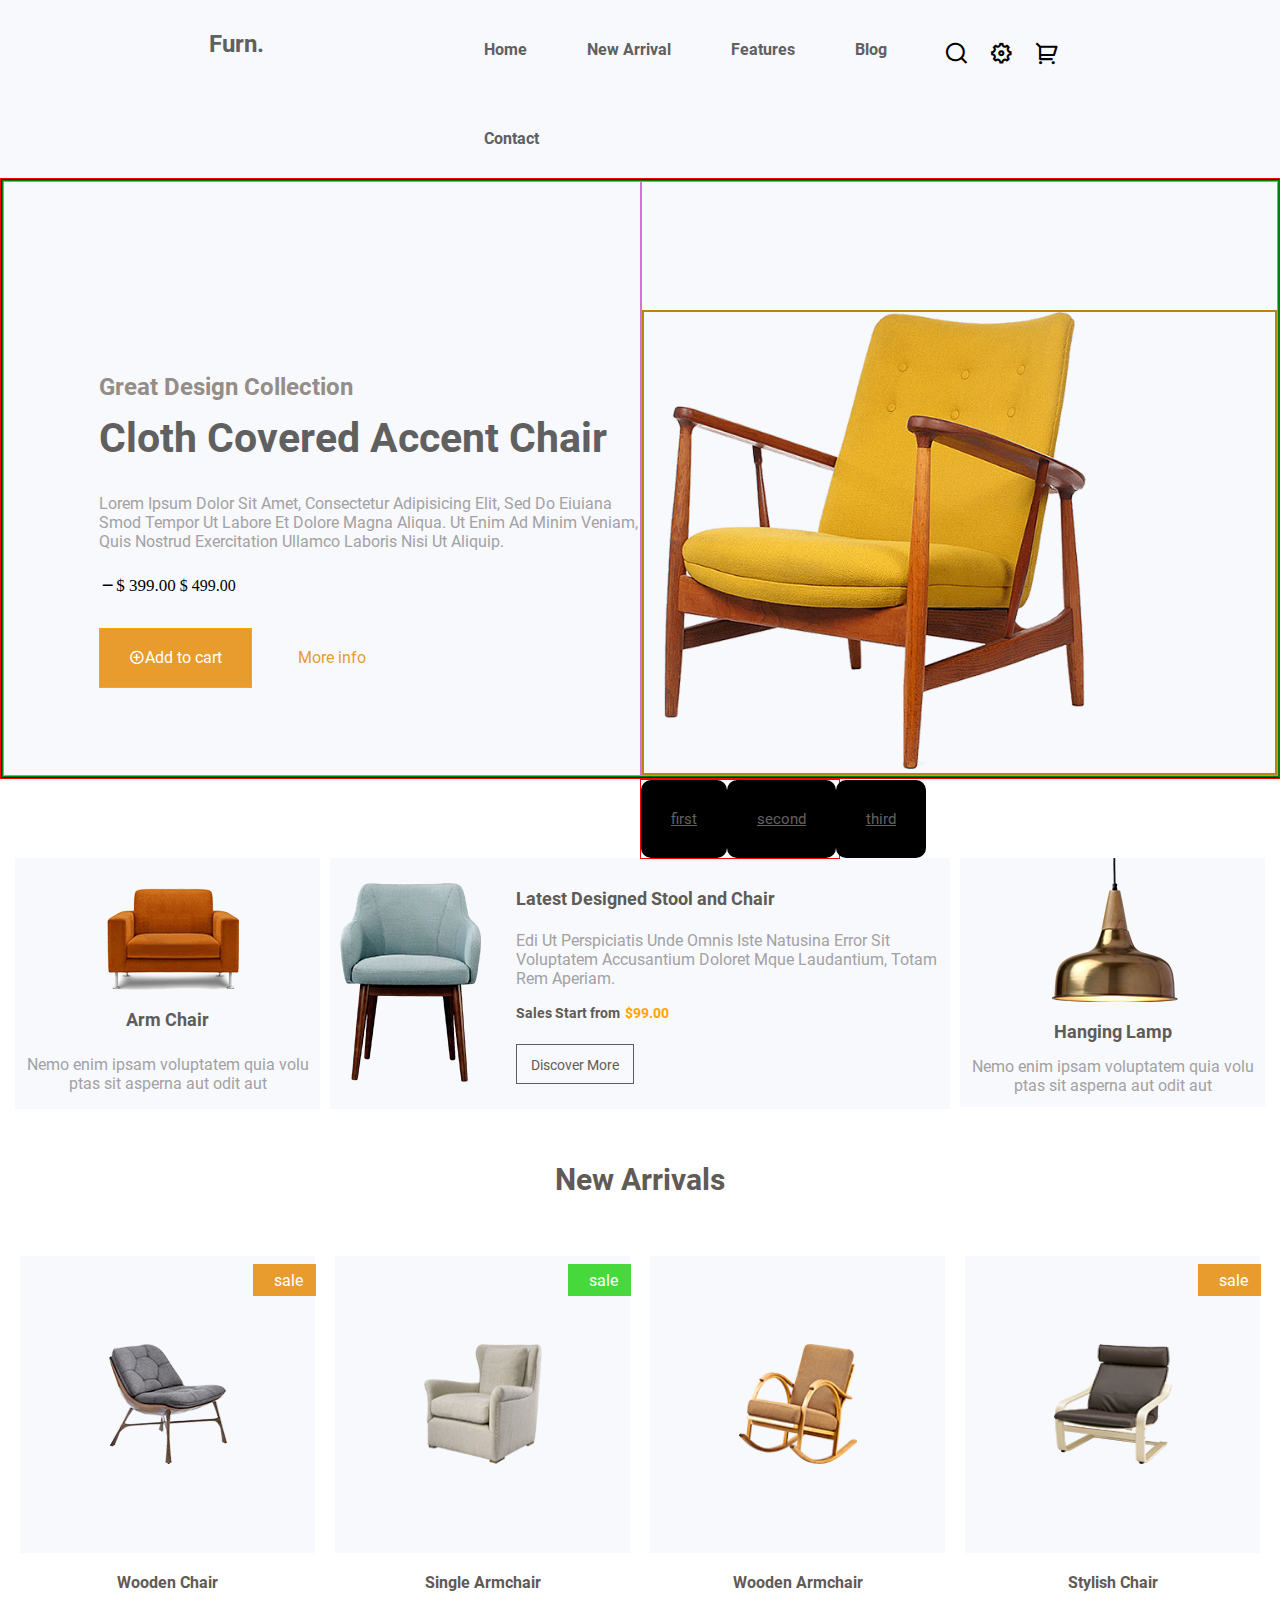
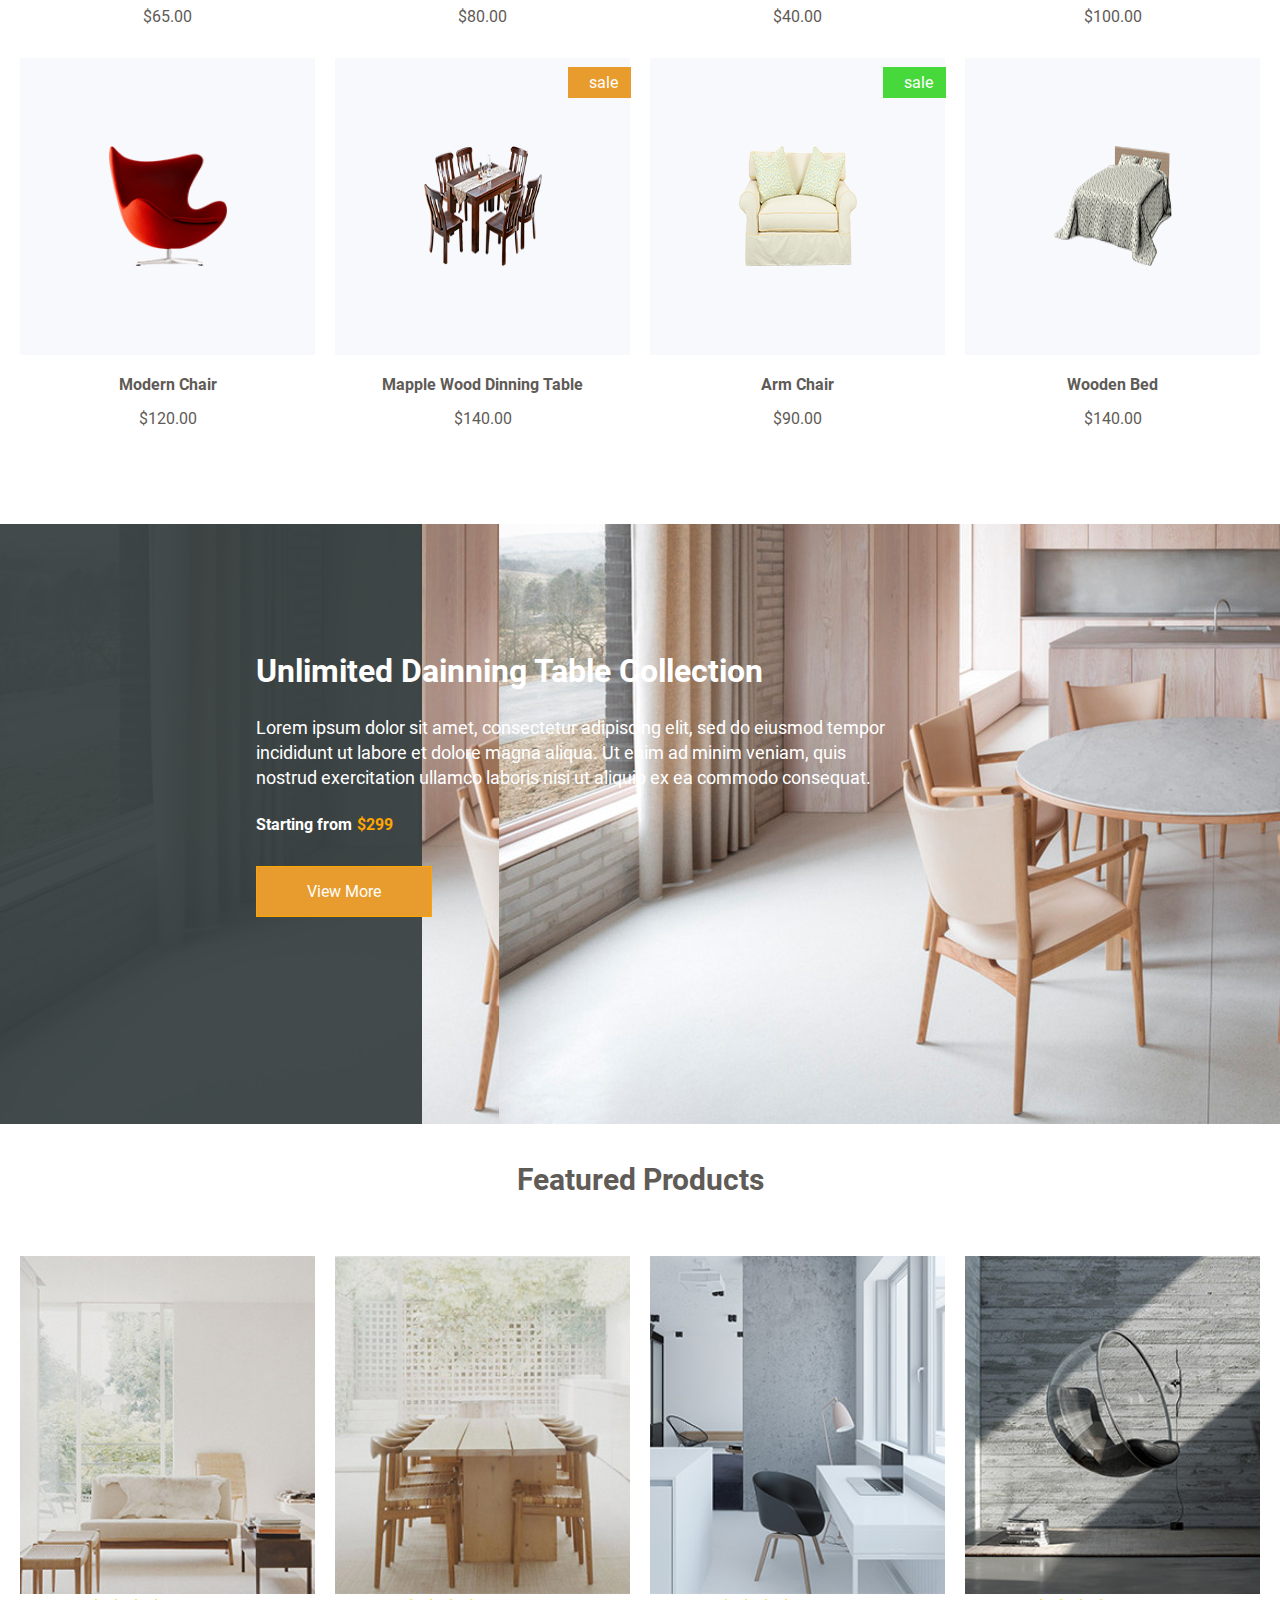
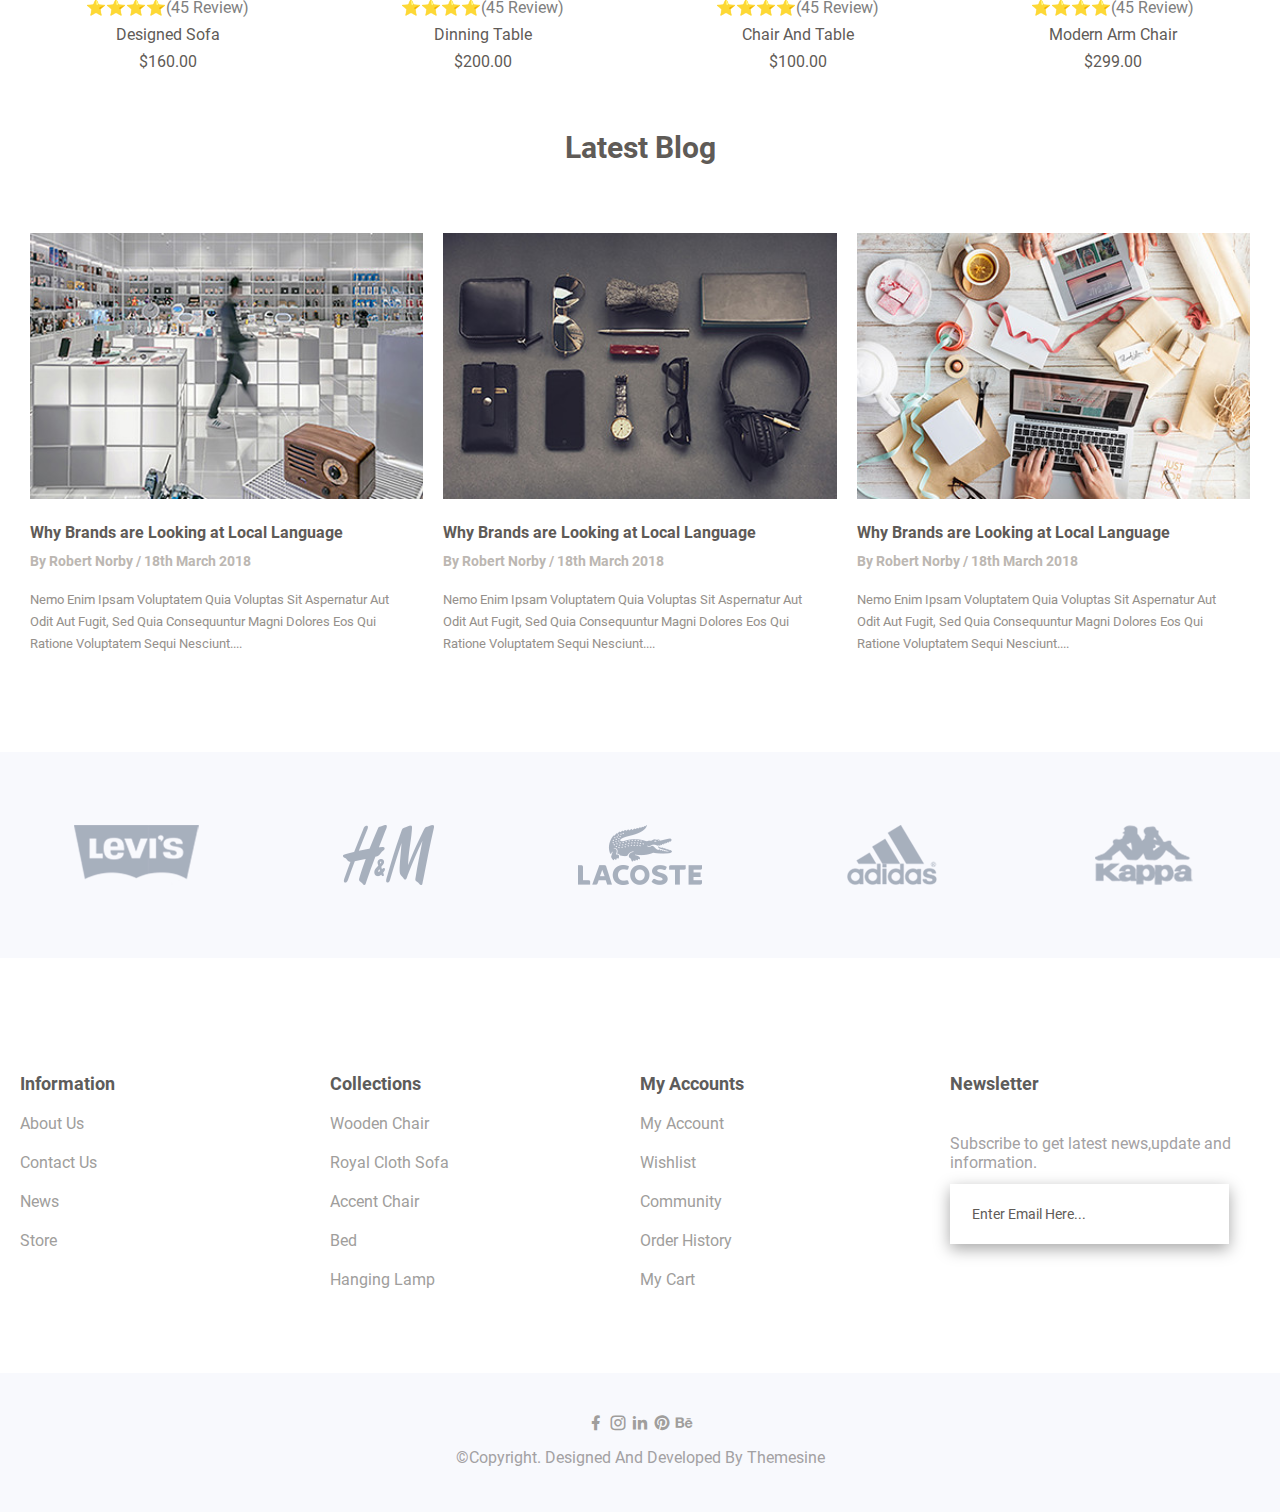
==== commit 84803803: "added" ====
--- a/index.html
+++ b/index.html
@@ -44,11 +44,13 @@
         </div>
 
         <!-- -----------------slider-section--------------- -->
-        
-        <section>
+     
+
+
+        <section class="bg-color">
             <div class="container">
                     <div class="slider">
-                        <div class="box-sli">
+                        <div id="1" class="box-sli">
                             <div class="box-two">
                                 <div class="box-item">
                                         <h2>Great Design Collection</h2>
@@ -71,7 +73,7 @@
                         </div>
 
 
-                        <div class="box-sli">
+                        <div id="2" class="box-sli">
                             <div class="box-two">
                                 <div class="box-item">
                                         <h2>Great Design Collection</h2>
@@ -97,7 +99,7 @@
 
 
 
-                        <div class="box-sli">
+                        <div id="3" class="box-sli">
                             <div class="box-two">
                                 <div class="box-item">
                                         <h2>Great Design Collection</h2>
@@ -121,6 +123,11 @@
                         </div>
                     </div>
             </div>
+                    <div class="link ">
+                        <a href="#1">first</a> 
+                        <a href="#2">second</a> 
+                        <a href="#3">third</a> 
+                    </div>
         </section>
 
         <!-- -------------------------------section---------------------------------------- -->
@@ -158,82 +165,171 @@
                     </div>
                 </div>
         <!-- -------------------------------section---------------------------------------- -->
-<!-- 
+
  
         <section>
             <h1 class="NA">New Arrivals</h1>
-            <div class="container2">
-                    <div class="main-arri-box">
-                        <div class="box-arrivals">
-                            <div class="box-ariimg">
+                <div class="container2">
+                    <div class="main-ariival-box">
+                        <div class="main-prod-8">
+                            <div class="sub-main-prod">
                                 <img src="img/b1.png" alt="">
-                            </div>
-                        </div>
-        
-                        <div class="box-arrivals">
-                            <div class="box-ariimg">
+                                <div class="sale">
+                                    <p class="text1">sale</p>
+                                </div>
+                                   <div class="prod-btn">
+                                    <i class="ri-shopping-cart-line cart"></i>
+                                    <p class="add1">Add to Cart</p>
+                                    <i class="ri-heart-3-line heart"></i>
+                                    <i class="ri-fullscreen-fill full"></i>
+                                   </div>     
+                            </div>  
+                          
+                            <div class="sub-main-cont">
+                                <h2>Wooden Chair</h2>
+                                <p>$65.00</p>
+                            </div>
+                            <div class="prod-btn"></div>
+                        </div>
+                        <div class="main-prod-8">
+                            <div class="sub-main-prod">
                                 <img src="img/b2.png" alt="">
-                            </div>
-                        </div>
-        
-                        <div class="box-arrivals">
-                            <div class="box-ariimg">
+                                <div class="sale sale2">
+                                    <p class="text1">sale</p>
+                                </div>
+                                <div class="prod-btn">
+                                    <i class="ri-shopping-cart-line cart"></i>
+                                    <p class="add1">Add to Cart</p>
+                                    <i class="ri-heart-3-line heart"></i>
+                                    <i class="ri-fullscreen-fill full"></i>
+                                   </div>  
+                            </div>
+                            <div class="sub-main-cont">
+                                <h2>Single Armchair</h2>
+                                <p>$80.00</p>
+                            </div>
+                        </div>
+                        <div class="main-prod-8">
+                            <div class="sub-main-prod">
                                 <img src="img/b3.png" alt="">
-                            </div>
-                        </div>
-        
-                        <div class="box-arrivals">
-                            <div class="box-ariimg">
+                                <div class="prod-btn">
+                                    <i class="ri-shopping-cart-line cart"></i>
+                                    <p class="add1">Add to Cart</p>
+                                    <i class="ri-heart-3-line heart"></i>
+                                    <i class="ri-fullscreen-fill full"></i>
+                                   </div>  
+                            </div>
+                            <div class="sub-main-cont">
+                                <h2>Wooden Armchair</h2>
+                                <p>$40.00</p>
+                            </div>
+                            
+                        </div>
+                        <div class="main-prod-8">
+                            <div class="sub-main-prod">
                                 <img src="img/b4.png" alt="">
-                            </div>
-                        </div>
-
-                        <div class="box-arrivals">
-                            <div class="box-ariimg">
-                                <img src="img/b1.png" alt="">
-                            </div>
-                        </div>
-        
-                        <div class="box-arrivals">
-                            <div class="box-ariimg">
-                                <img src="img/b2.png" alt="">
-                            </div>
-                        </div>
-        
-                        <div class="box-arrivals">
-                            <div class="box-ariimg">
-                                <img src="img/b3.png" alt="">
-                            </div>
-                        </div>
-        
-                        <div class="box-arrivals">
-                            <div class="box-ariimg">
-                                <img src="img/b4.png" alt="">
-                            </div>
-                        </div>
-                    </div>
-
-
-
- </div>
-
-        </section>  -->
+                                <div class="sale">
+                                    <p class="text1">sale</p>
+                                </div>
+                                <div class="prod-btn">
+                                    <i class="ri-shopping-cart-line cart"></i>
+                                    <p class="add1">Add to Cart</p>
+                                    <i class="ri-heart-3-line heart"></i>
+                                    <i class="ri-fullscreen-fill full"></i>
+                                   </div>  
+                            </div>
+                            <div class="sub-main-cont">
+                                <h2>Stylish Chair</h2>
+                                <p>$100.00</p>
+                            </div>
+                        </div>
+
+
+                        <div class="main-prod-8">
+                            <div class="sub-main-prod">
+                                <img src="img/b5.png" alt="">
+                                <div class="prod-btn">
+                                    <i class="ri-shopping-cart-line cart"></i>
+                                    <p class="add1">Add to Cart</p>
+                                    <i class="ri-heart-3-line heart"></i>
+                                    <i class="ri-fullscreen-fill full"></i>
+                                   </div>  
+                            </div>
+                            <div class="sub-main-cont">
+                                <h2>Modern Chair</h2>
+                                <p>$120.00</p>
+                            </div>
+                        </div>
+                        <div class="main-prod-8">
+                            <div class="sub-main-prod">
+                                <img src="img/b6.png" alt="">
+                                <div class="sale">
+                                    <p class="text1">sale</p>
+                                </div>
+                                <div class="prod-btn">
+                                    <i class="ri-shopping-cart-line cart"></i>
+                                    <p class="add1">Add to Cart</p>
+                                    <i class="ri-heart-3-line heart"></i>
+                                    <i class="ri-fullscreen-fill full"></i>
+                                   </div>  
+                            </div>
+                            <div class="sub-main-cont">
+                                <h2>Mapple Wood Dinning Table</h2>
+                                <p>$140.00</p>
+                            </div>
+                        </div>
+                        <div class="main-prod-8">
+                            <div class="sub-main-prod">
+                                <img src="img/b7.png" alt="">
+                                <div class="sale sale2">
+                                    <p class="text1">sale</p>
+                                </div>
+                                <div class="prod-btn">
+                                    <i class="ri-shopping-cart-line cart"></i>
+                                    <p class="add1">Add to Cart</p>
+                                    <i class="ri-heart-3-line heart"></i>
+                                    <i class="ri-fullscreen-fill full"></i>
+                                   </div>  
+                            </div>
+                            <div class="sub-main-cont">
+                                <h2>Arm Chair</h2>
+                                <p>$90.00</p>
+                            </div>
+                        </div>
+                        <div class="main-prod-8">
+                            <div class="sub-main-prod">
+                                <img src="img/b8.png" alt="">
+                                <div class="prod-btn">
+                                    <i class="ri-shopping-cart-line cart"></i>
+                                    <p class="add1">Add to Cart</p>
+                                    <i class="ri-heart-3-line heart"></i>
+                                    <i class="ri-fullscreen-fill full"></i>
+                                   </div>  
+                            </div>
+                            <div class="sub-main-cont">
+                                <h2>Wooden Bed</h2>
+                                <p>$140.00</p>
+                            </div>
+                        </div>
+                        
+                    </div>
+                </div>
+
+        </section> 
         <!-- -------------------------------section---------------------------------------- -->
             <section>
                     <div class="containerwall">
                         <div class="box-back-wall">
-                                <div class="box-wall-2">
-                                    <div class="wraper-cont">
-                                    <h2>Unlimited Daining Table Collection</h2>
-                                    <p>"Lorem ipsum dolor sit amet, consectetur adipiscing elit, 
-                                        sed do eiusmod tempor incididunt ut labore et dolore magna aliqua. Ut enim ad minim veniam, 
-                                        quis nostrud exercitation ullamco laboris nisi ut aliquip ex ea commodo consequat</p>
-                                        <h6>Starting From <div class="color">$299</div></h6>
-                                        <button class="wraper">View More</button>
-                                    </div>
-                                   
-                                
-                        </div>
+                                <div class="box-wall-2"></div>
+                                 <div class="content-wall">
+                                    <h2>Unlimited Dainning Table Collection</h2>
+                                    <p>Lorem ipsum dolor sit amet, consectetur adipiscing elit, sed do 
+                                        eiusmod tempor <br/>incididunt ut labore et dolore magna aliqua. Ut enim ad minim veniam,
+                                         quis<br/> nostrud 
+                                        exercitation ullamco laboris nisi ut aliquip ex ea commodo consequat.</p>
+                                        <h6>Starting from<div class="color">$299</div></h6>
+                                        <button>View More</button>
+                                    </div>  
                     </div>
             </section>
 
@@ -461,5 +557,7 @@
                    
                 </div>
             </footer>
+
+            
 </body>
 </html>--- a/css/style.css
+++ b/css/style.css
@@ -13,7 +13,7 @@
     position: sticky;
     top: 0%;
     background-color:#f8f9fd;
-
+    z-index: 100;
 }
 
 .box{
@@ -71,7 +71,7 @@
     
 }
 
-i{
+.box-icons i{
     font-size: 25px;
     padding:10px;
     margin-top: 30px;
@@ -100,13 +100,30 @@
     color:orange;
 }
 
+.link{
+    position: absolute;
+    left: 50%;
+    width: 200px;   
+    display: flex;
+    border: 1px solid red;
+}
+
+
+.link > a{
+    font-size: 15px;
+    background-color: black;
+    border-radius: 10px;
+
+}
+
 
 .container{
     border: 1px solid red;
    
-    max-width: 1350px;
+     max-width: 1350px;
     overflow-x: scroll;
     margin: auto;
+    position: relative;
     
    
 }
@@ -366,7 +383,7 @@
     width: 24%;
     height: 60px;
     color: #e89c2d;
-    background-color:white;
+ background-color: #f8f9fd;
     font-size: 16px;
     font-family: "Roboto", sans-serif;
      border: none;
@@ -427,40 +444,165 @@
 }
 
 
-.container2{
-    border: 1px solid red;
-    margin: auto;
-    max-width: 1320px;
-    
-    display: flex;
-    flex-wrap: wrap;
-    padding: 10px;
-}
-
-.main-arri-box{
-    border: 1px solid green;
-    width: 100%;
-    display: flex;
-    flex-wrap: wrap;
-    padding: 10px;
-}
- 
-.box-arrivals{
-    border: 1px solid blue;
-    width: 25%;
-    padding: 10px;
-}
-
-
-.box-ariimg{
-    border: 1px solid blue;
-    background-color: #f8f9fd;
-    padding-top: 10%;
-    padding-bottom: 10%;
-    display: flex;
-    justify-content: center;
-    align-items: center;
-}
+/* .container2 start */
+
+    .container2{
+       
+        max-width: 1320px;
+        margin: auto;
+        display: flex;
+        flex-wrap: wrap;
+        
+        padding: 10px;
+    }
+
+        .main-ariival-box{
+            
+            width: 100%;
+            
+            display: flex;
+            flex-wrap: wrap;
+        }
+
+        .main-prod-8{
+           
+            
+            width: 25%;
+            padding: 10px;
+        }
+
+        .main-prod-8:hover h2{
+            color: #e89c2d;
+        } 
+
+
+        .sub-main-prod{
+          
+            padding-top: 30%;
+            padding-bottom: 30%;
+            display: flex;
+            justify-content: center;
+            align-items: center;
+            background-color: #f8f9fd;
+            position: relative;
+            
+        }
+        
+        .sub-main-prod > img{
+            height: 120px;
+            width: 40%;
+            transition: all 0.5s;
+        }
+
+        .sub-main-prod:hover img{
+            scale: 1.4;
+        }
+
+        .sub-main-prod:before{
+            content: "";
+            height: 0;
+            width: 0; 
+            position: absolute;
+            transition: all 0.5s;
+            background-color: rgba(0, 0, 0, 0.055);
+            
+        }
+        .sub-main-prod:hover:before{
+            height: 100%;
+            width: 100%;
+           
+        }
+        .prod-btn{
+            position: absolute;
+            bottom: 0px;
+            height: 0px;
+            background-color:#33383c;
+            width: 100%;
+            transition: all 0.5s;
+            display: flex;
+            color: white;
+            overflow: hidden;
+        
+        }
+        .sub-main-prod:hover .pro-btn{
+            height: 35px;
+            display: flex;
+        }
+        .add1{
+            padding:10px;
+            font-size:15px;
+            color: white;
+        }
+        .cart{
+            padding:10px;
+            
+        }
+        .cart:hover{
+           color:white
+            
+        }
+        .heart{
+            padding:10px;
+            margin-left:auto;
+        }
+        .full{
+            padding: 10px;
+        }
+        .heart:hover{
+            color:white;
+        }
+        .full:hover{
+            color:white;
+        }
+      
+            
+        .sub-main-prod:hover .prod-btn{
+            height: 40px;
+            display: flex;
+        }
+        .sale{
+            position: absolute;
+            padding:5px 17px 5px 17px;
+            top:3%;
+            left:79%;
+            background-color: #e89c2d;  
+         
+        }
+        .sale2{
+                background-color:#47d93c;
+        }
+        .text1{
+            color:white;
+        }
+        
+        
+        
+      
+        .sub-main-cont > h2{
+           font-size: 16px;
+           color: #5f5b57;
+           padding-top: 7%;
+           padding-left: 0%;
+           text-align: center;
+           font-family: "Roboto", sans-serif;
+             
+        }
+
+        .sub-main-cont > p{
+            padding-top: 5%;
+            color: #5f5b57;
+            font-family: "Roboto", sans-serif;
+            font-size: 16px;
+            text-align: center;
+            padding-left: 0%;
+            
+        }
+        
+
+      
+
+/* .container2 end */
+
 
 .containerwall{
     
@@ -475,6 +617,8 @@
     height: 600PX;
     background-image: url("../img/table-banner.jpg");
     display: flex;
+    flex-wrap: wrap;
+    position: relative;
 }
 
 .box-wall-2{
@@ -485,27 +629,47 @@
     opacity: 0.95;
    
 }
-.wraper{
-    height: 50px;
-    width: 25%;
-}
-
-.wraper-cont{
-  margin-top: 10%;
-  margin-left: 50%;
- z-index: 1;
-}
-
-.wraper-cont >h2{
-    color:white;
-    font-size: 28px;
-}
-.wraper-cont >p{
-    color:white;
-
-}.wraper-cont >h6{
-    color:white;
-
+
+.content-wall{
+    position: absolute;
+   
+   
+    margin-left: 20%;
+    margin-top: 10%;
+}
+
+.content-wall > h2{
+    color: white;
+    font-size: 32px;
+    text-align: start;
+    padding: 0%;
+    padding-bottom: 2%;
+}
+
+.content-wall > p{
+    padding-top: 2%;
+    padding-left: 0%;
+    color: white;
+    line-height: 25px;
+    font-size: 18px;
+    letter-spacing: 2;
+}
+
+.content-wall > h6{
+    color: white;
+    font-size: 16px;
+    font-family: "Roboto", sans-serif;
+    padding-bottom: 5%  ;
+
+}
+
+.content-wall > button{
+    width: 28%;
+    padding: 15px;
+    background-color: #e89c2d;
+    color: white;
+    font-family: "Roboto", sans-serif;
+    font-size: 16px;
 }
 .containerfp{
    
@@ -584,10 +748,40 @@
 }
 
 .box-lb-img{
-   
-    width: 100%;
-    
-}
+    position: relative;
+    overflow: hidden;
+    width: 100%;
+   
+    
+}
+
+.box-lb-img img{
+    transition: all 0.5s;
+}
+
+.box-lb-img:hover img{
+    scale: 1.2;
+}
+.box-lb-img:before{
+    content: "";
+    height: 0;
+    width: 0; 
+    position: absolute;
+    left: 50%;
+    top: 50%;
+    z-index: 10;
+    transition: all 0.5s;
+    background-color: rgba(0, 0, 0, 0.151);
+    
+}
+.box-lb-img:hover:before{
+    height: 100%;
+    width: 100%;
+    left: 0%;
+    top: 0%;
+   
+}
+
 .box-lb-con{
     
     width: 100%;
@@ -741,3 +935,8 @@
     padding-top: 15px;
 }
 
+
+
+
+
+
--- a/css/media.css
+++ b/css/media.css
@@ -103,6 +103,10 @@
         width: 33.33%;
         margin: auto;
     }
+
+    .main-prod-8{
+        width: 33.33%;
+    }
 }
 
 @media(max-width:767px){
@@ -148,7 +152,19 @@
     .box-4-foo{
         width: 100% !important;
     }
+    .main-prod-8{
+        width: 100%;
+    }
   
+    .sub-main-prod{
+        max-width: 270px;
+        margin: auto;
+    }
+    .sub-main-cont{
+        max-width: 270px;
+        margin: auto;
+    }
+
 
 
 }
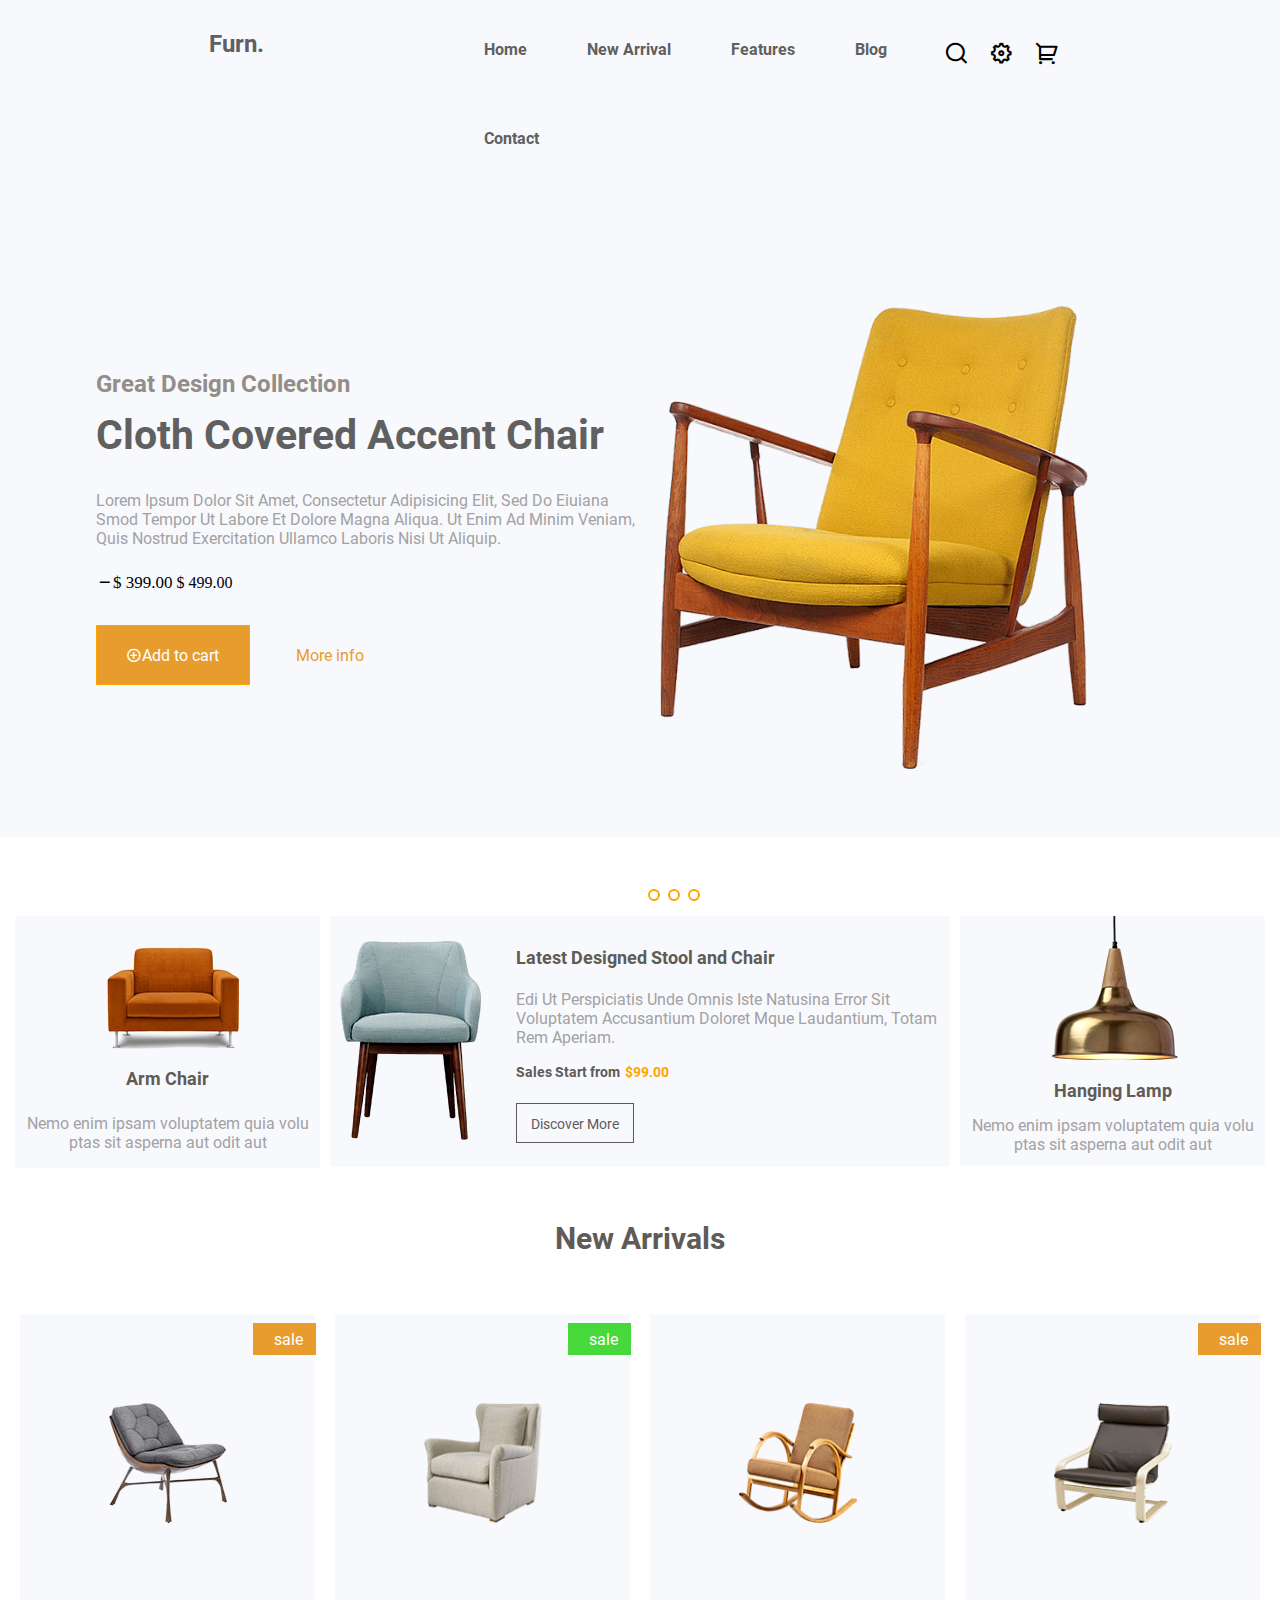
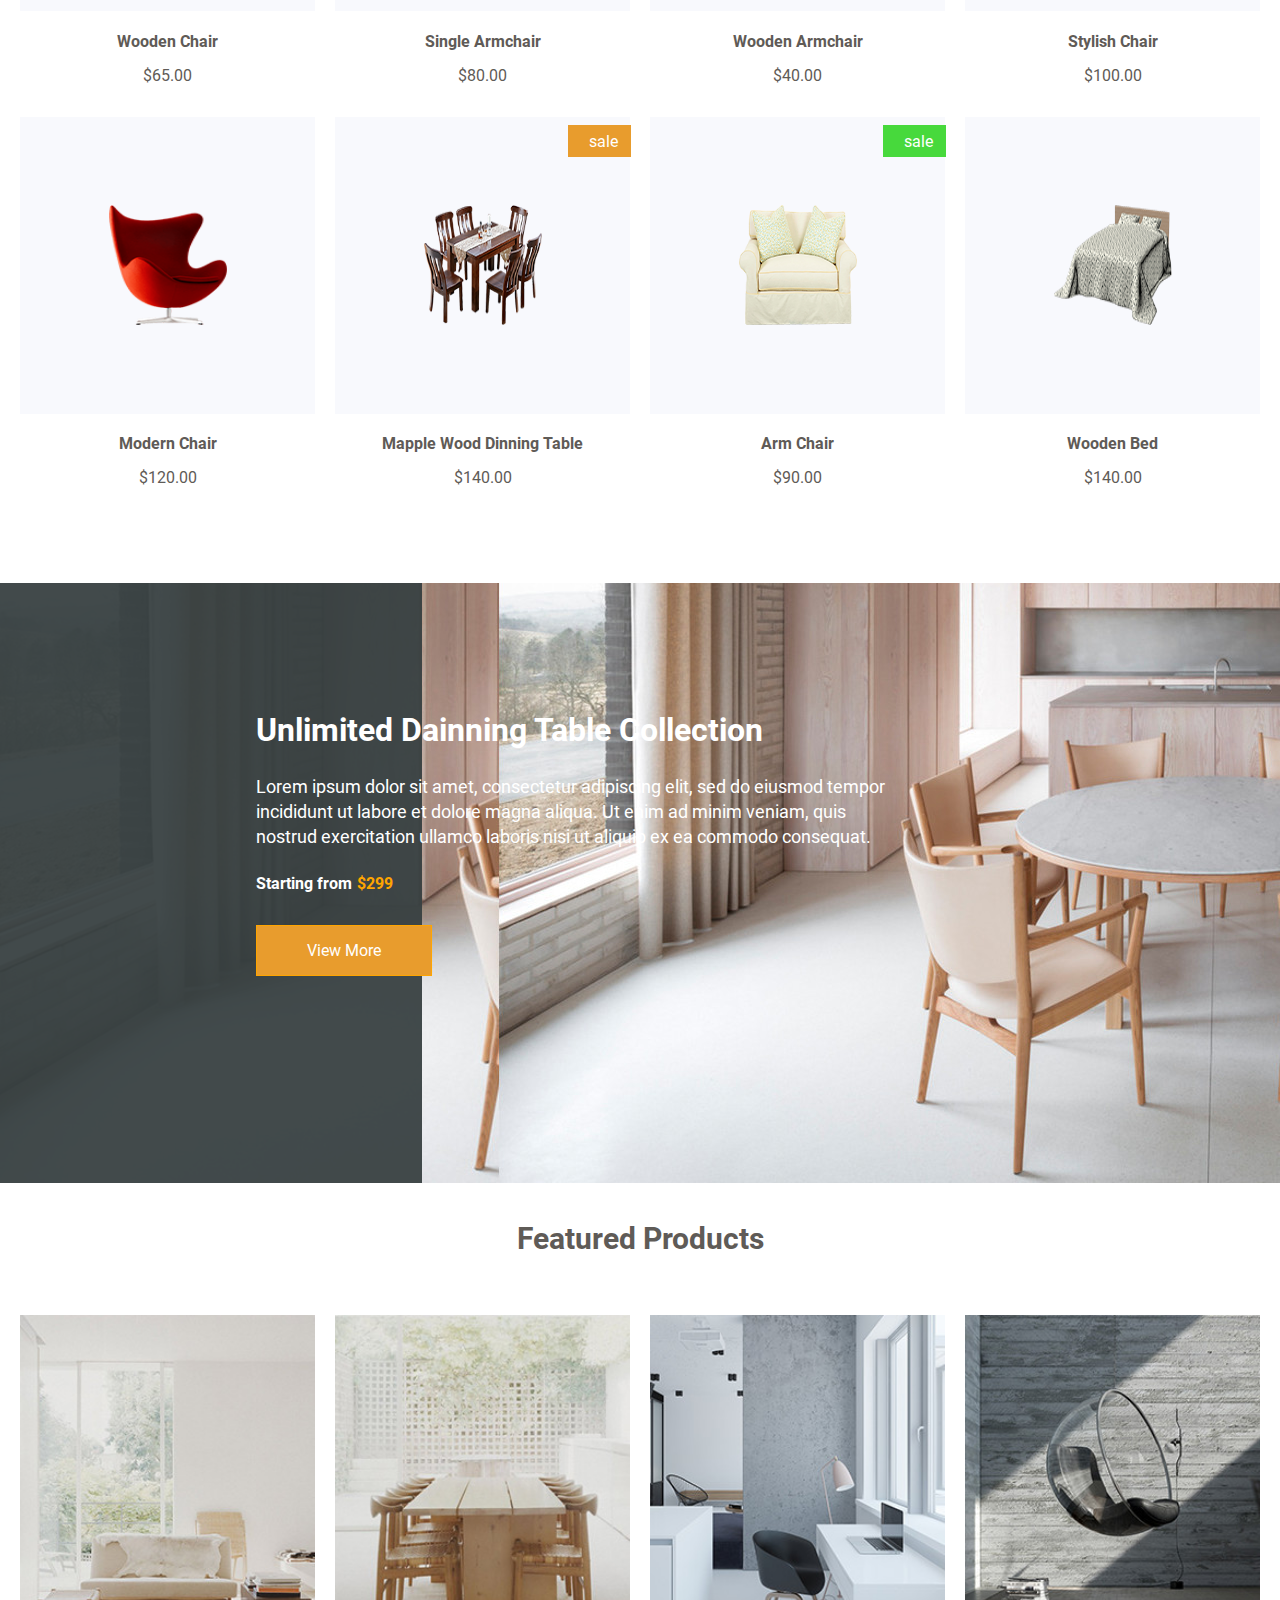
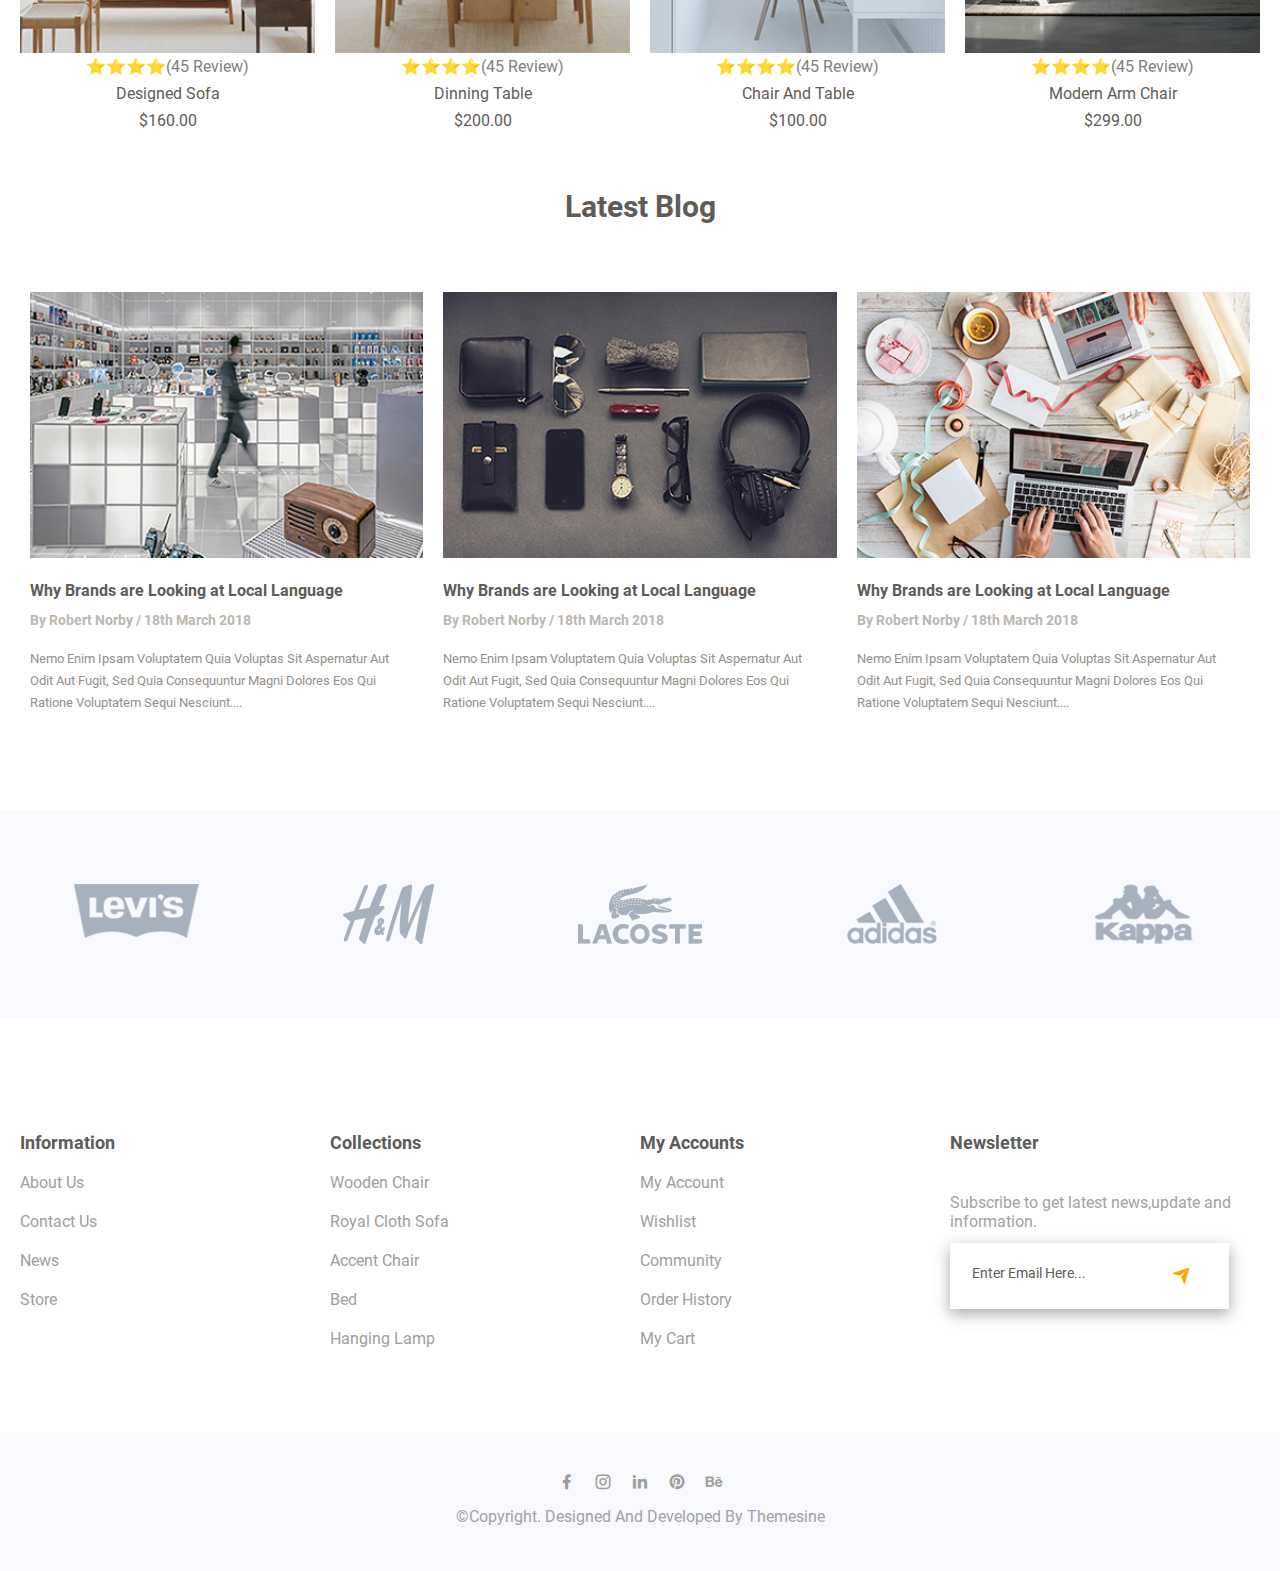
==== commit 65228e3f: "add" ====
--- a/index.html
+++ b/index.html
@@ -26,11 +26,11 @@
                 </div>
                 <div class=" box item">
                             <div class="box-lists w-md">
-                       <b> <a class="it">Home</a></b>
-                        <b><a class="it">New Arrival</a></b>
-                        <b><a class="it">Features</a></b>
-                        <b><a class="it">Blog</a></b>
-                        <b><a class="it">Contact</a></b>
+                       <b> <a href="#h"class="it">Home</a></b>
+                        <b><a href="#n" class="it">New Arrival</a></b>
+                        <b><a href="#f" class="it">Features</a></b>
+                        <b><a href="#b" class="it">Blog</a></b>
+                        <b><a href="#c" class="it">Contact</a></b>
                     </div>
                     
                 </div>
@@ -49,7 +49,7 @@
 
         <section class="bg-color">
             <div class="container">
-                    <div class="slider">
+                    <div id="h"  class="slider">
                         <div id="1" class="box-sli">
                             <div class="box-two">
                                 <div class="box-item">
@@ -62,7 +62,7 @@
                                             $ 499.00<br/>
 
                                             <button class="add"> <i class="ri-add-circle-line"></i>Add to cart</button>
-                                            <button class="more">More info</button>
+                                   <button class="more">More info</button>
                                         </div>
                             </div>
                             <div class="box-two">
@@ -122,12 +122,15 @@
 
                         </div>
                     </div>
+                    
             </div>
+            <section class="bg-color">
                     <div class="link ">
-                        <a href="#1">first</a> 
-                        <a href="#2">second</a> 
-                        <a href="#3">third</a> 
-                    </div>
+                        <a href="#1"></a> 
+                        <a href="#2"></a> 
+                        <a href="#3"></a> 
+                    </div>
+                </section>
         </section>
 
         <!-- -------------------------------section---------------------------------------- -->
@@ -167,9 +170,9 @@
         <!-- -------------------------------section---------------------------------------- -->
 
  
-        <section>
-            <h1 class="NA">New Arrivals</h1>
-                <div class="container2">
+        <section >
+            <h1 id="n"  class="NA">New Arrivals</h1>
+                <div  class="container2">
                     <div class="main-ariival-box">
                         <div class="main-prod-8">
                             <div class="sub-main-prod">
@@ -336,7 +339,7 @@
         <!-- -------------------------------section-Feature-Products---------------------------- -->
 
         <section>
-            <h1 class="NA">Featured Products</h1>
+            <h1 id="f"  class="NA">Featured Products</h1>
 
             <div class="containerfp">
                 <div class="main-product">
@@ -430,7 +433,7 @@
 
          <!-- -------------------------------section---------------------------------------- -->
           <section>
-            <h1 class="NA">Latest Blog</h1>
+            <h1 id="b"  class="NA">Latest Blog</h1>
 
                 <div class="containerlb">
                     <div class="main-blog">
@@ -479,7 +482,7 @@
           </section>
 
           <!-- -------------------------------section---------------------------------------- -->
-           <section class="bg-color">
+           <section id="c"  class="bg-color">
                 <div class="containerlogo">
                     <div class="box-logo">
                         <div class="box-logo-5">
@@ -531,7 +534,7 @@
                             <h4>Newsletter</h4>
                             <p class="pfooter">Subscribe to get latest news,update and information.</p>
                                 <div class="box-foo-input">
-                                    <a class="foo-p">Enter Email Here...</a>
+                                    <a class="foo-p">Enter Email Here...<i class="ri-send-plane-fill"></i></a>
                                    
                                 </div>
                             
@@ -541,7 +544,7 @@
                 </div>
            </footer>
 
-           <!-- -------------------------------footer---------------------------------------- -->
+           <!-- -------------------------------footer----------------------------------------- -->
             <footer class="bg-color">
                 <div class="containerfooterlast">
                     <div class="box-footer-icon">
--- a/css/style.css
+++ b/css/style.css
@@ -3,6 +3,9 @@
     margin: 0;
     padding: 0;
 }
+html{
+    scroll-behavior: smooth;
+}
 
 .navbar{
    
@@ -14,6 +17,7 @@
     top: 0%;
     background-color:#f8f9fd;
     z-index: 100;
+ 
 }
 
 .box{
@@ -34,6 +38,9 @@
     justify-content: end;
     padding:30px;
     color: #606060;
+    text-decoration: none;
+    transition: all 0.5s;
+   
 }
 
 .item{
@@ -105,38 +112,41 @@
     left: 50%;
     width: 200px;   
     display: flex;
-    border: 1px solid red;
+ 
+    padding-top: 4%;
+   
+    
 }
 
 
 .link > a{
     font-size: 15px;
-    background-color: black;
+    border: 2px solid orange;
     border-radius: 10px;
-
+    padding: 2%;
+    margin-left: 4%;
 }
 
 
 .container{
-    border: 1px solid red;
-   
-     max-width: 1350px;
-    overflow-x: scroll;
+    
+    max-width: 1350px;
+    overflow-x: hidden;
     margin: auto;
     position: relative;
-    
+    padding-bottom: 5%;
    
 }
 
 .slider{
-    border: 1px solid blue;
+   
     width: 300%;
     height: 100%;
     display: flex;
 }
 
 .box-sli{
-    border: 1px solid green;
+  
     width: 100%;
     height: 100%;
     display: flex;
@@ -144,7 +154,7 @@
 }
 
 .box-two{
-    border: 1px solid orchid;
+   
     width: 50%;
     padding-top: 10%;
 }
@@ -156,7 +166,7 @@
 }
 
 .box-img{
-    border: 2px solid darkgoldenrod;
+  
    
     width: 100%;
 
@@ -190,12 +200,12 @@
     .box2{
        
         width: 25%;
-        
+        transition: all 0.8s;
         padding: 5px;
     }
 
     .box1{
-       
+        transition: all 0.8s;
         width: 50%;
        
     }
@@ -224,7 +234,7 @@
 
     .boxpimg{
         background-color: #f8f9fd;
-       
+        
        
         /* display: flex; */
     }
@@ -369,6 +379,7 @@
    background-color: #e89c2d;
    font-size: 16px;
    font-family: "Roboto", sans-serif;
+   transition: all 0.6s;
 }
 
 .add:hover{
@@ -383,10 +394,11 @@
     width: 24%;
     height: 60px;
     color: #e89c2d;
- background-color: #f8f9fd;
+     background-color: #f8f9fd;
     font-size: 16px;
     font-family: "Roboto", sans-serif;
      border: none;
+     transition: all 0.6s;
 }
 
 .more:hover{
@@ -871,7 +883,7 @@
     color: #a09e9c;
     font-size: 16px;
     font-family: "Roboto", sans-serif;
-    transition: width 2s;
+    
 }
 
 li:hover{
@@ -903,6 +915,11 @@
     justify-content: start;
     color: #5f5b57;
 
+}
+.ri-send-plane-fill{
+    padding-left: 36%;
+    color: orange;
+    font-size: 20px;
 }
 
 .containerfooterlast{
@@ -924,6 +941,7 @@
 .icons > i{
     font-size: 18px;
     color: #a09e9c;
+    padding: 2%;
 }
 
 i:hover {
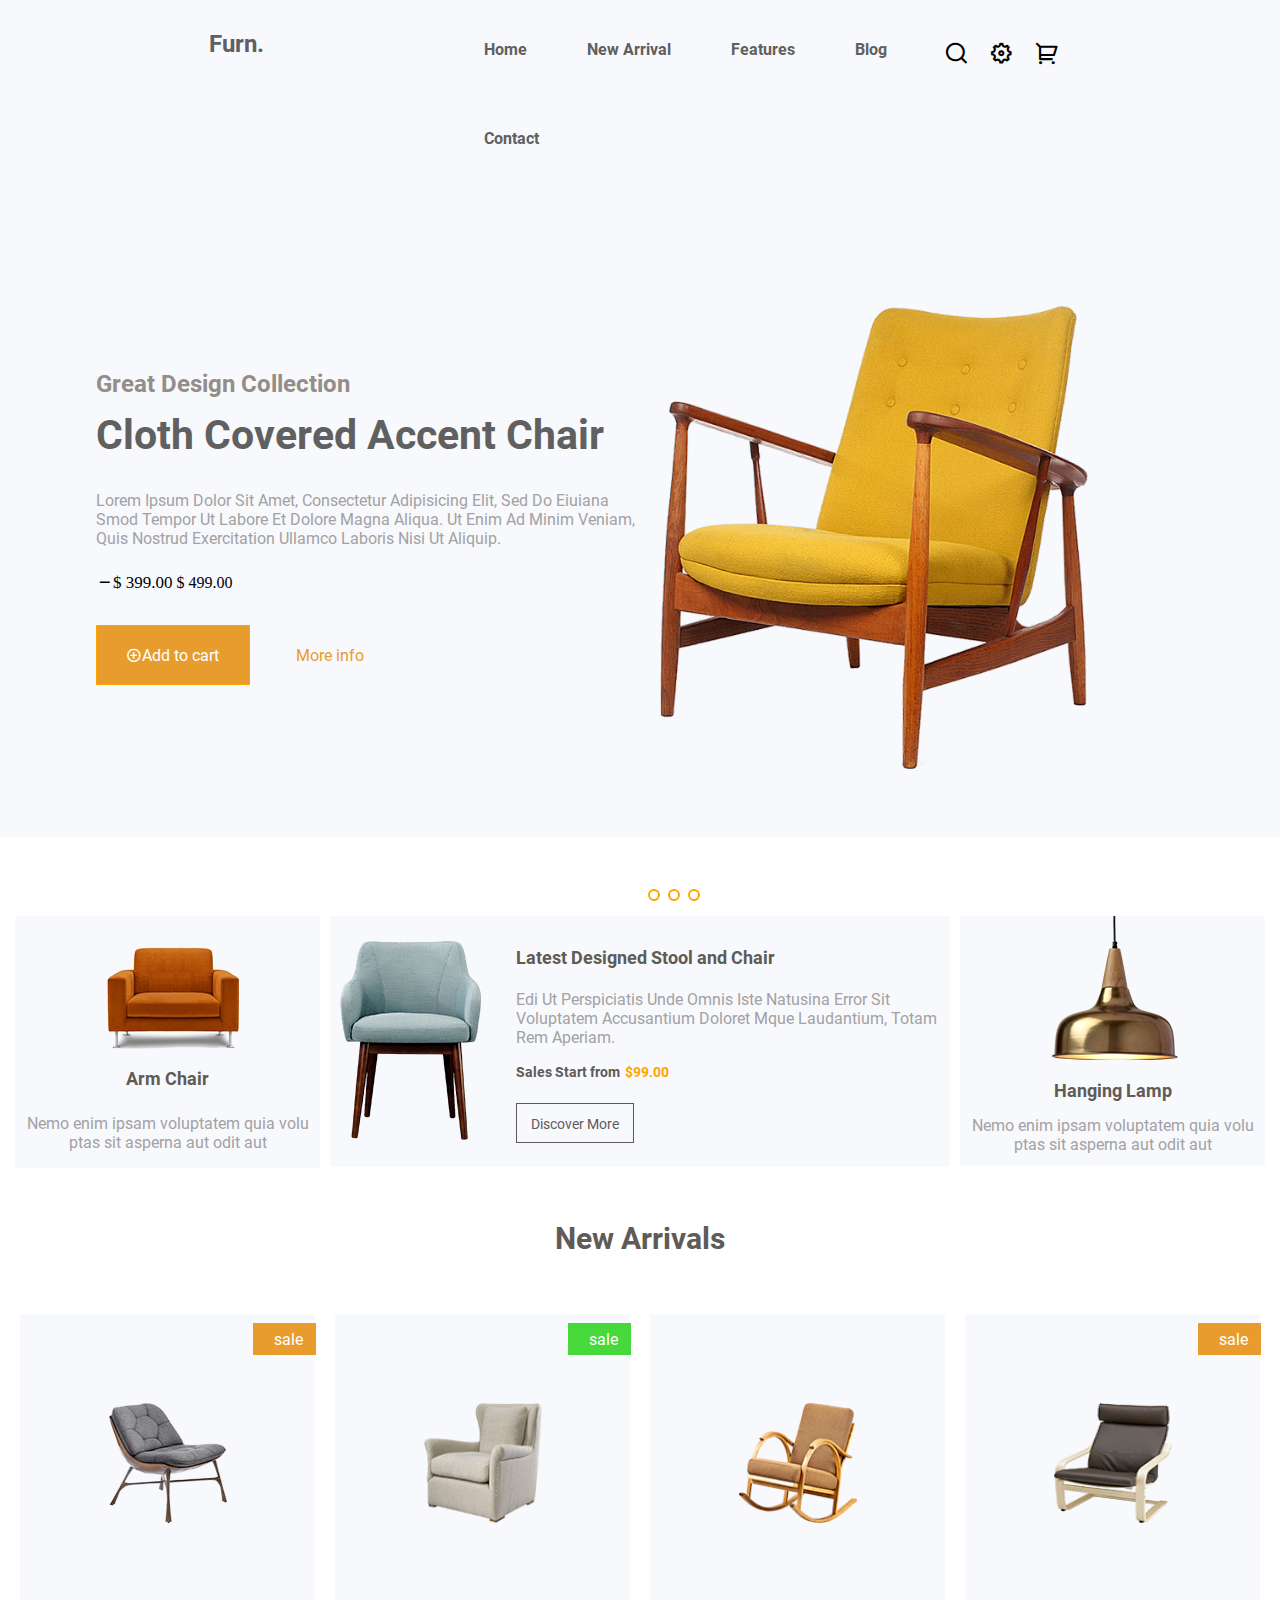
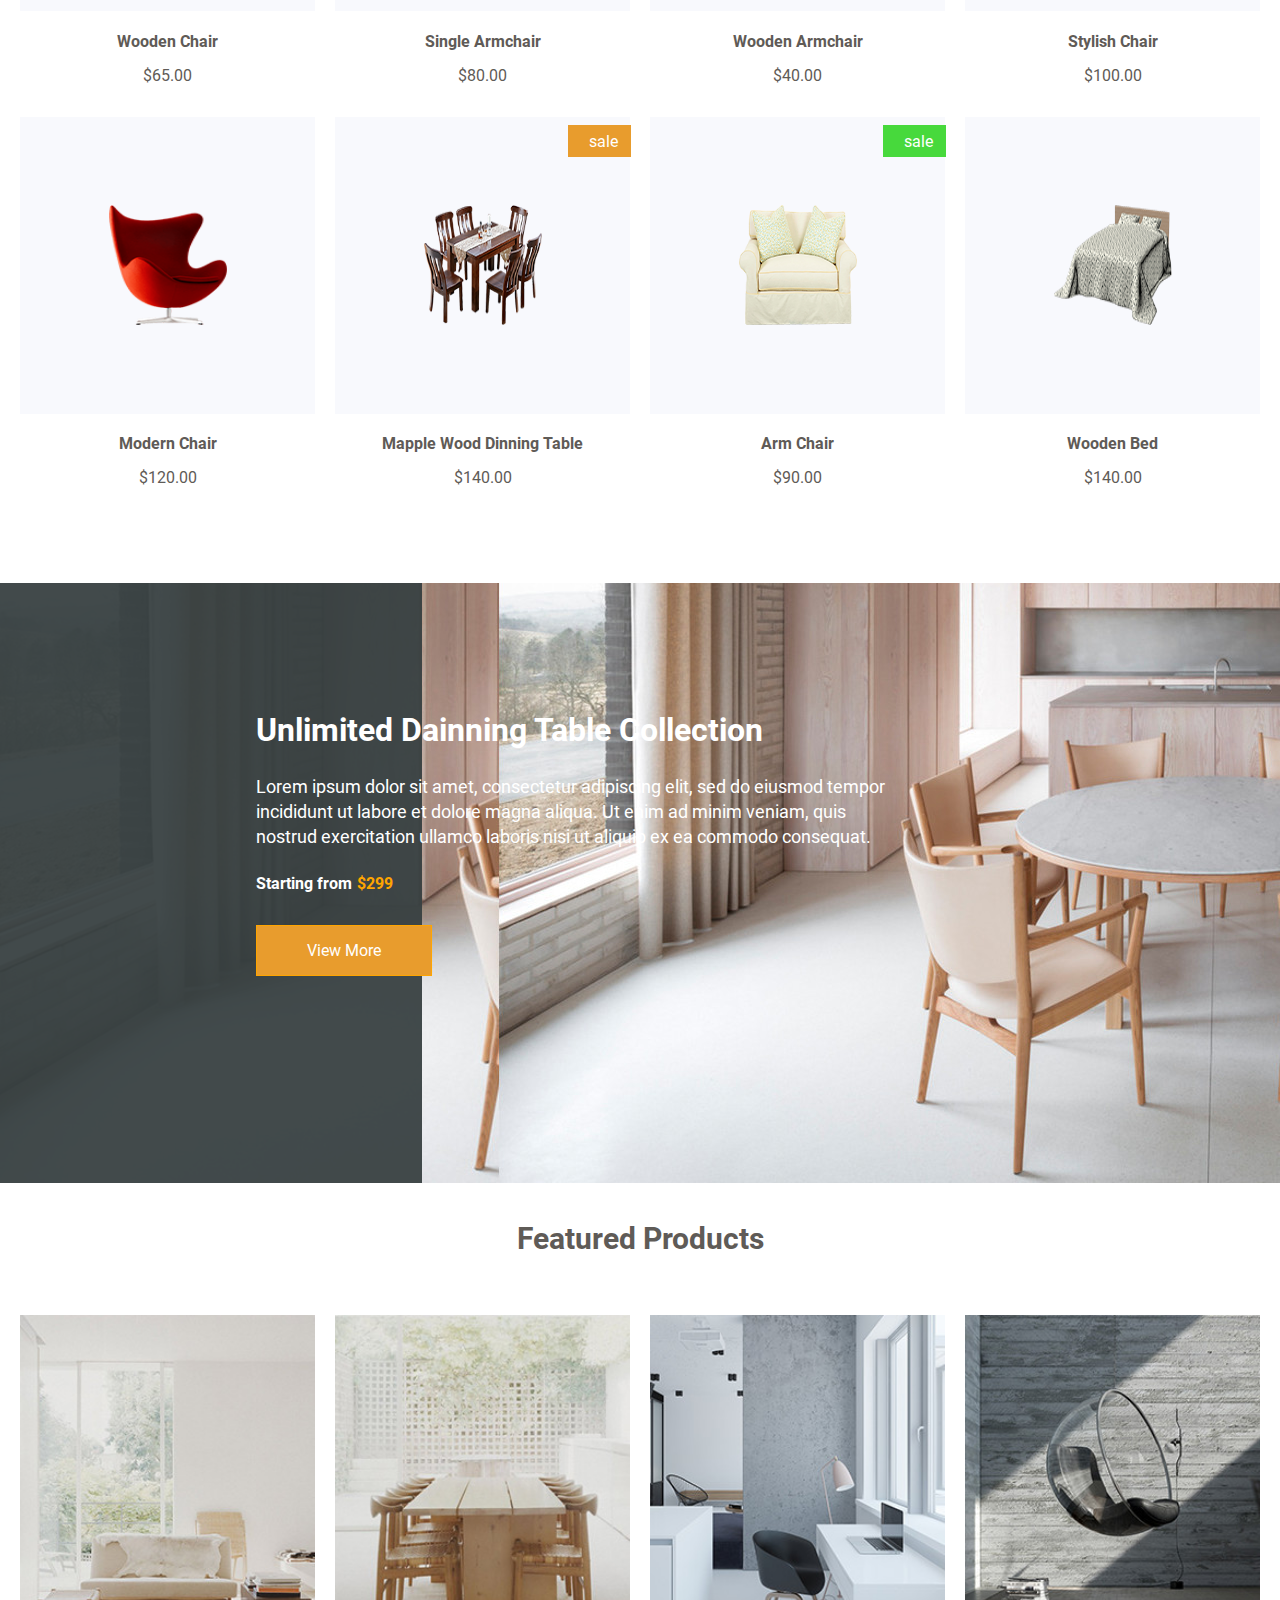
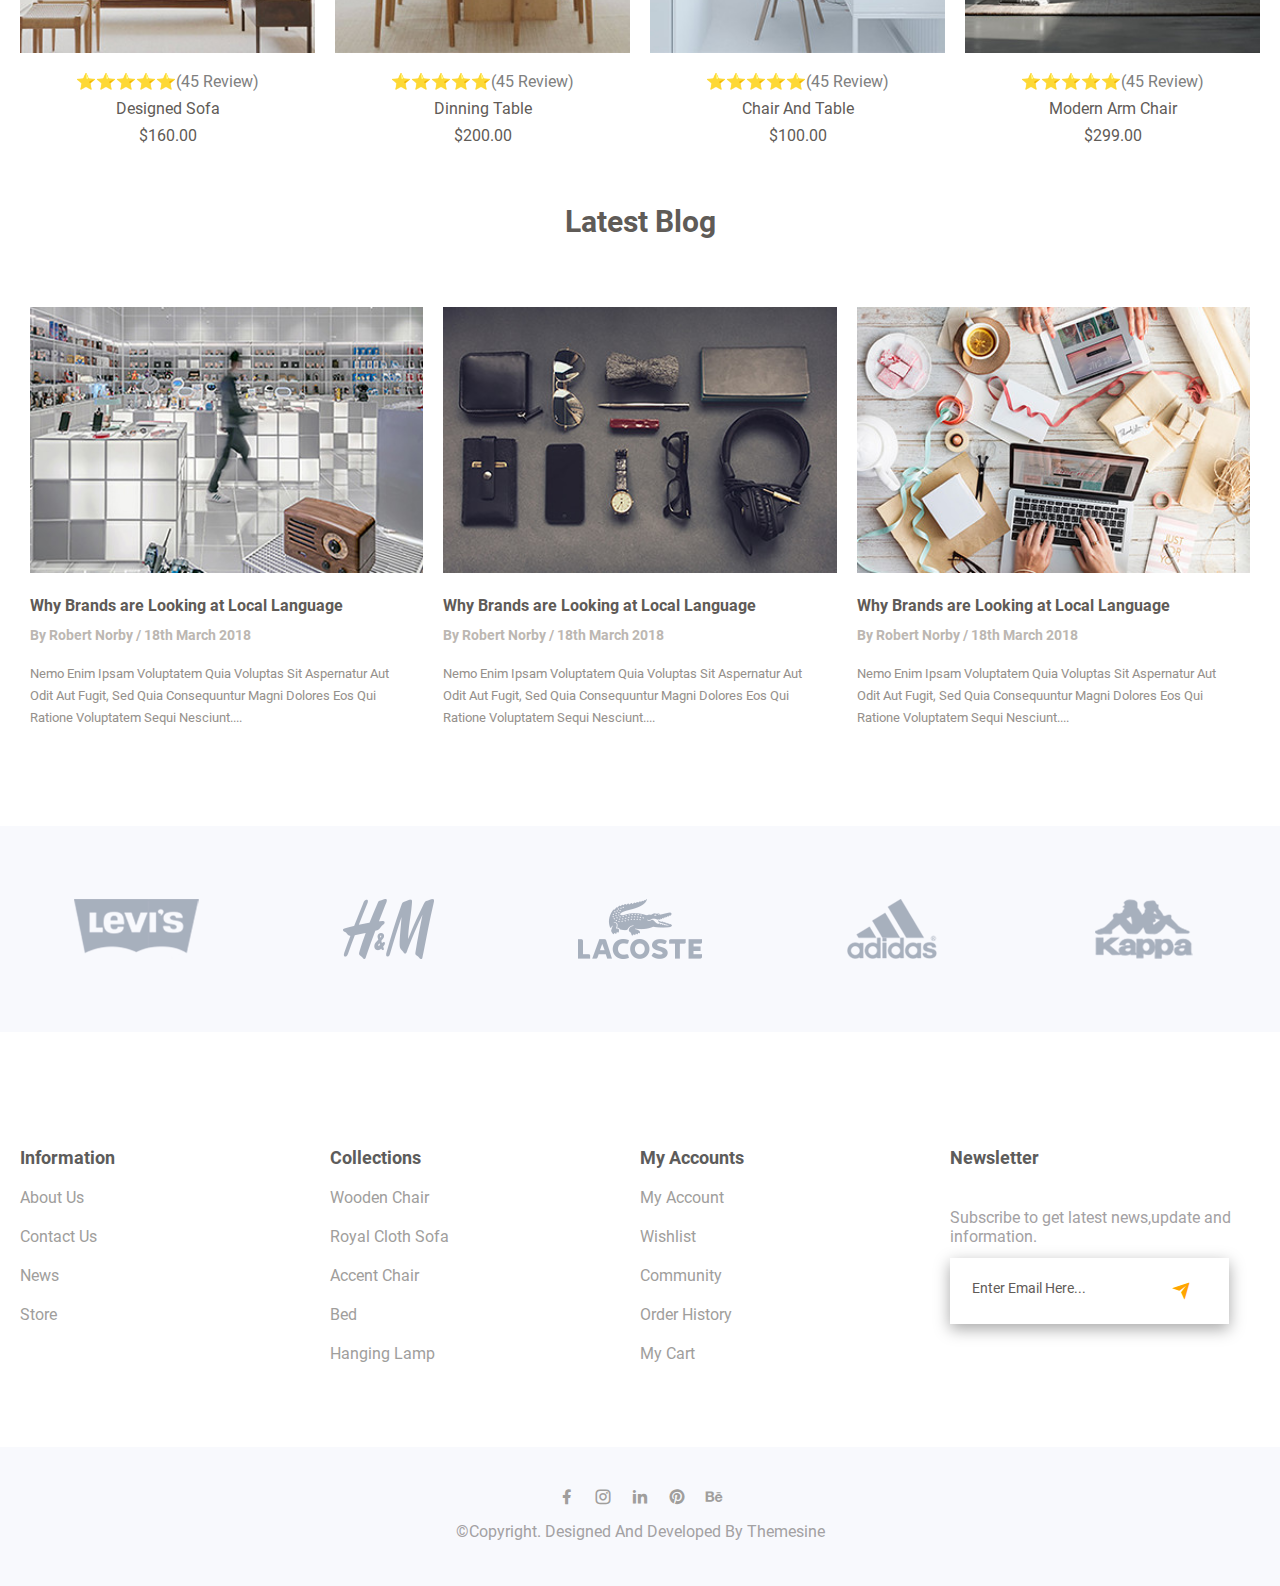
==== commit 10afe503: "complete code" ====
--- a/index.html
+++ b/index.html
@@ -351,7 +351,7 @@
                         
                         <div class="produc-cont"> 
                            <div class="price">
-                            ⭐⭐⭐⭐(45 Review)
+                            ⭐⭐⭐⭐⭐(45 Review)
                            </div>
 
                            <div class="text">
@@ -372,7 +372,7 @@
 
                         <div class="produc-cont"> 
                            <div class="price">
-                            ⭐⭐⭐⭐(45 Review)
+                            ⭐⭐⭐⭐⭐(45 Review)
                                
                            </div>
 
@@ -393,7 +393,7 @@
 
                         <div class="produc-cont"> 
                            <div class="price">
-                            ⭐⭐⭐⭐(45 Review)
+                            ⭐⭐⭐⭐⭐(45 Review)
                            </div>
 
                            <div class="text">
@@ -413,7 +413,7 @@
 
                         <div class="produc-cont"> 
                            <div class="price">
-                            ⭐⭐⭐⭐(45 Review)
+                            ⭐⭐⭐⭐⭐(45 Review)
                            </div>
 
                            <div class="text">
--- a/css/style.css
+++ b/css/style.css
@@ -164,6 +164,7 @@
     width: 100%;
     
 }
+
 
 .box-img{
   
@@ -716,7 +717,7 @@
 
 
 .price{
-    
+    padding-top: 15px;
     font-family: "Roboto", sans-serif;
     display: flex;
     justify-content: center;
@@ -727,7 +728,7 @@
     font-family: "Roboto", sans-serif;
     color: #5f5b57;
     padding-top: 8px;
-   
+    
 }
 
 .containerlb{
@@ -889,6 +890,8 @@
 li:hover{
     color: #e89c2d;
     width: 300px;
+    padding-left:15px;
+    transition: all 0.5s;
     
 }
 
--- a/css/media.css
+++ b/css/media.css
@@ -55,7 +55,7 @@
 @media(min-width:992px){
     .w-md-1{
         display: none;
-        
+        margin: auto;
     }
 
  
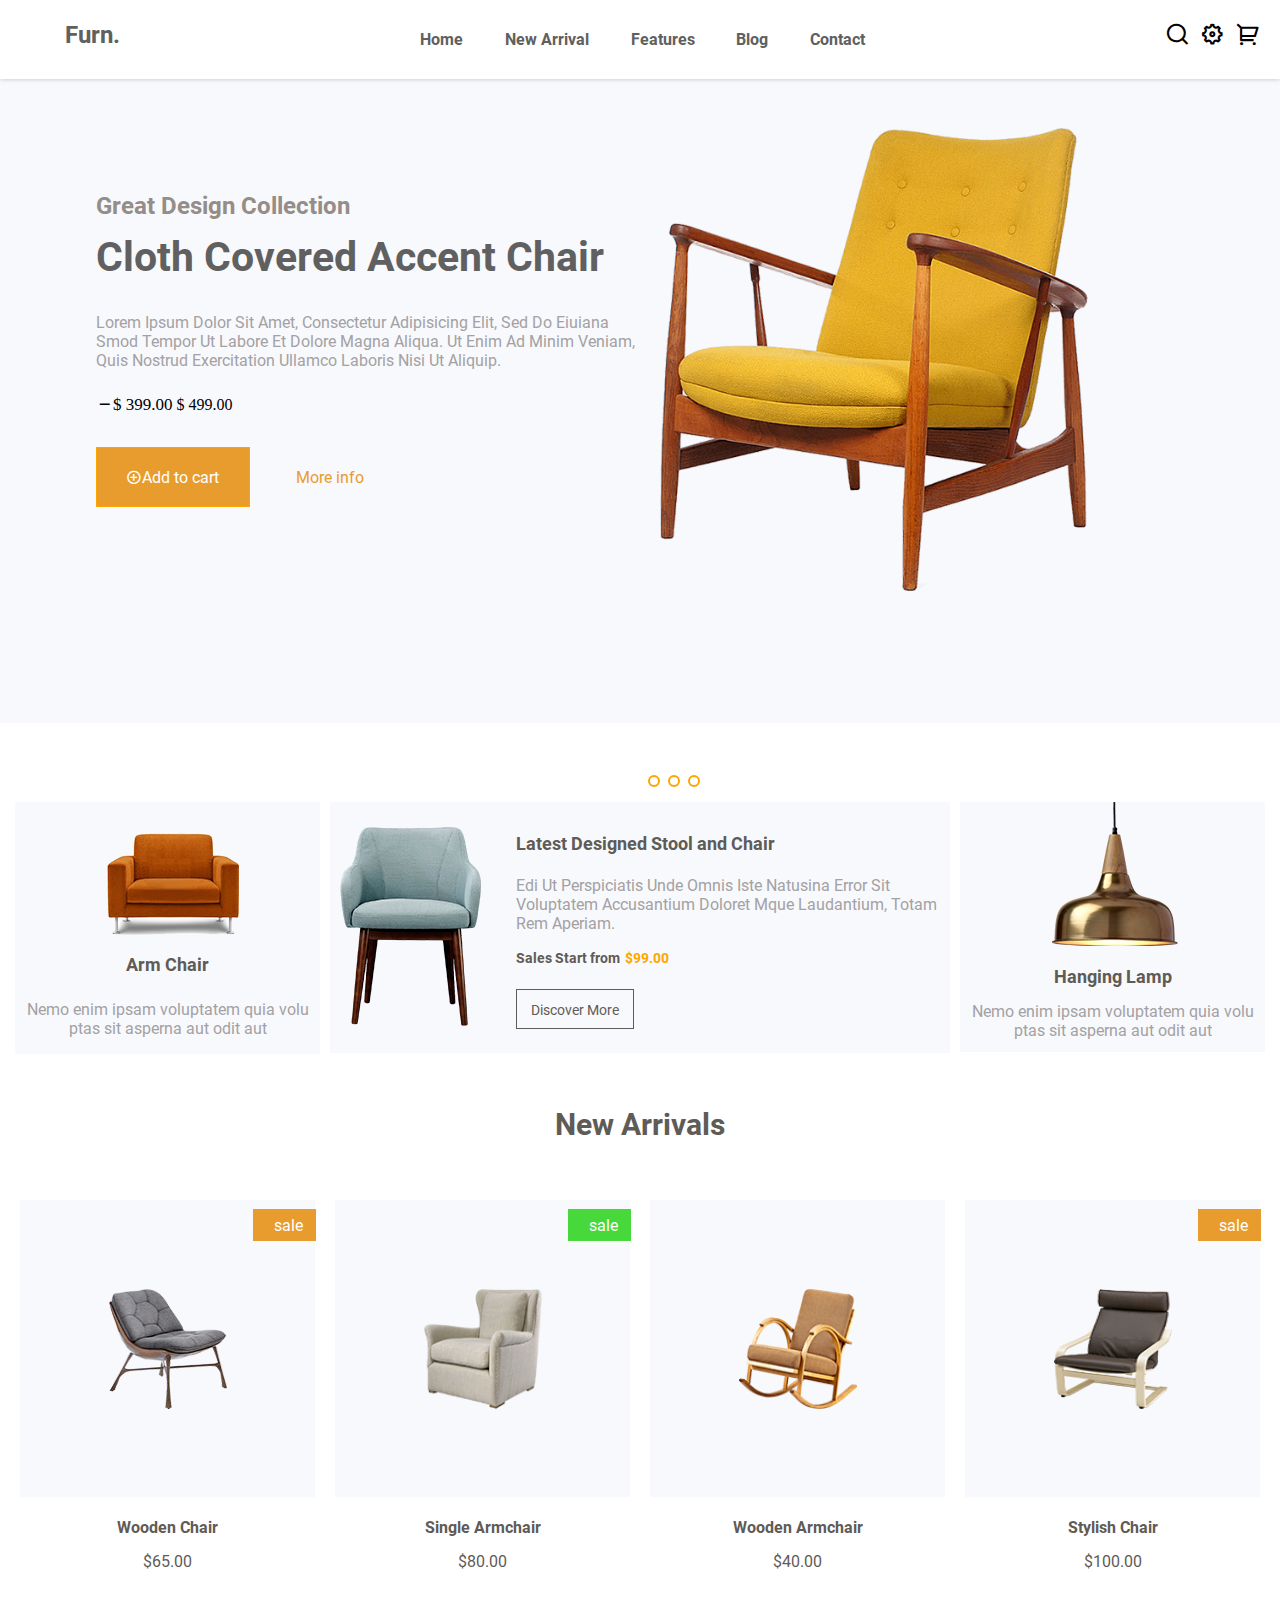
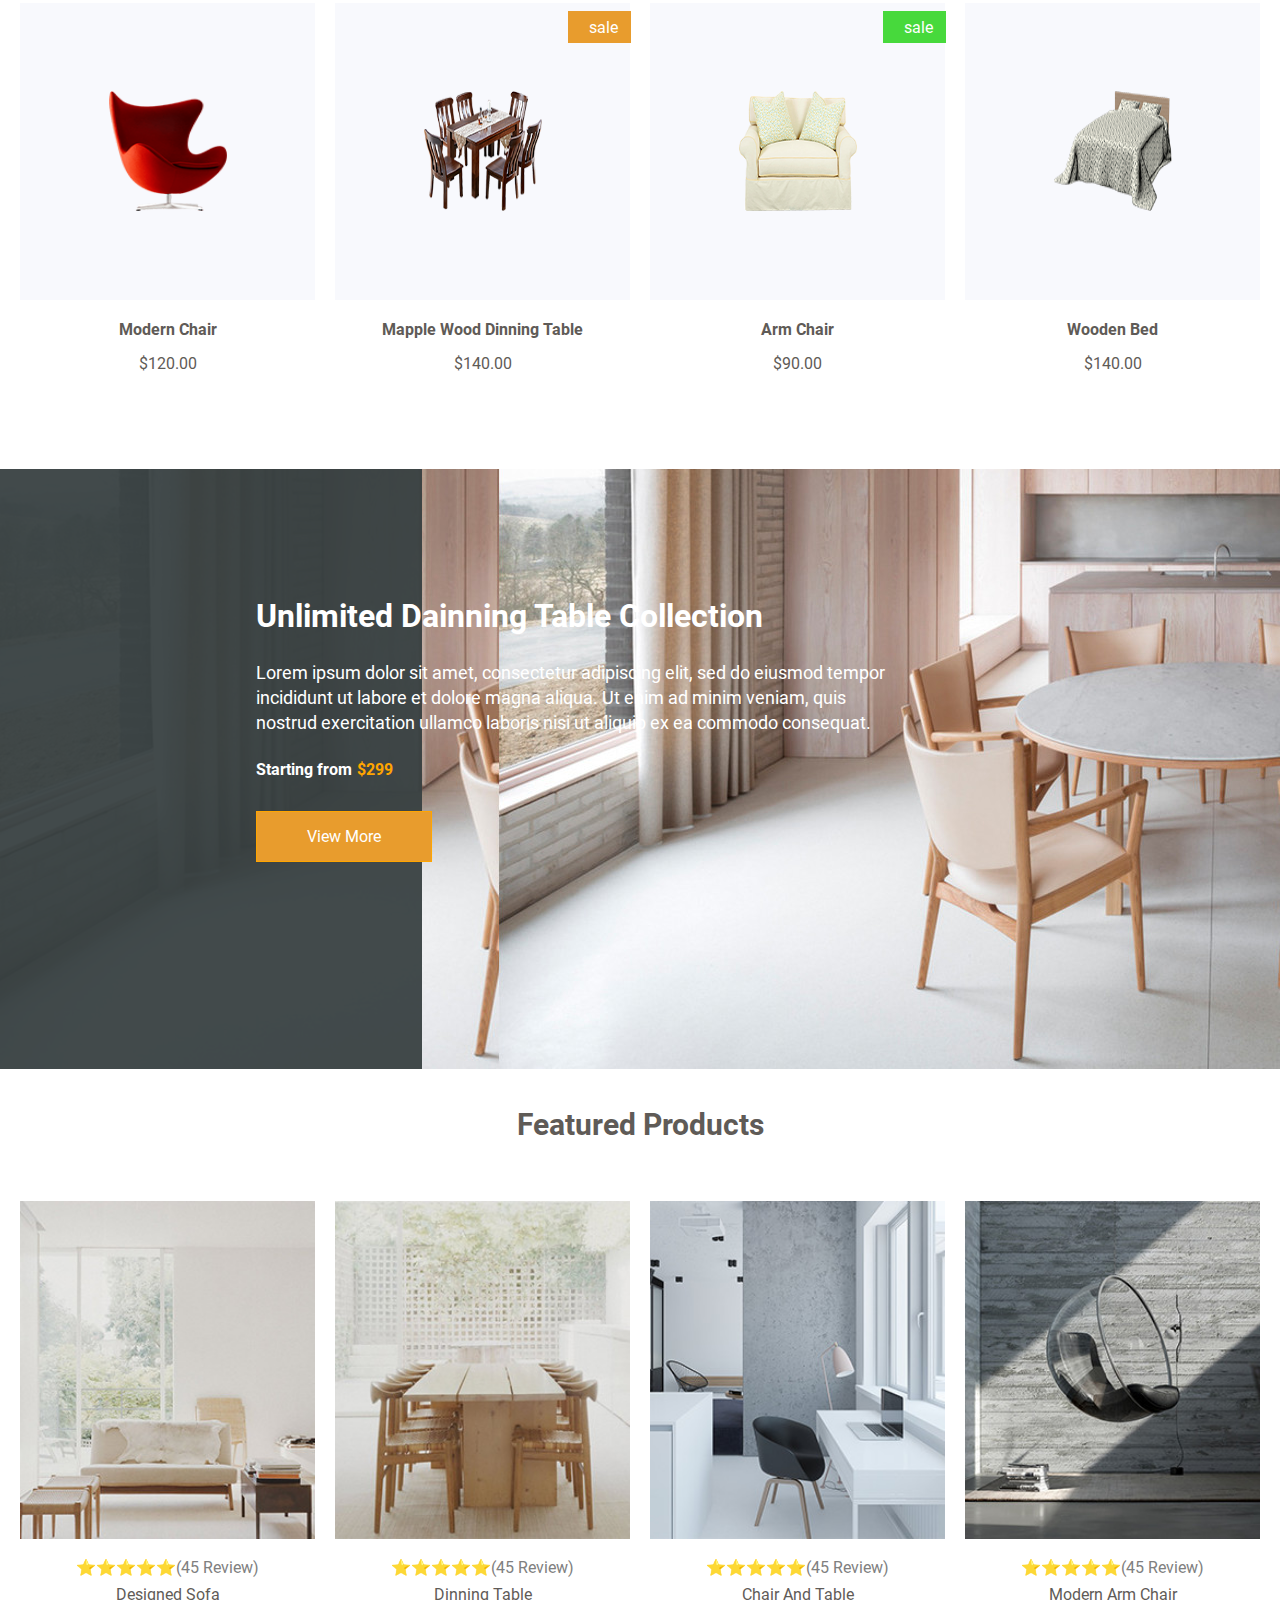
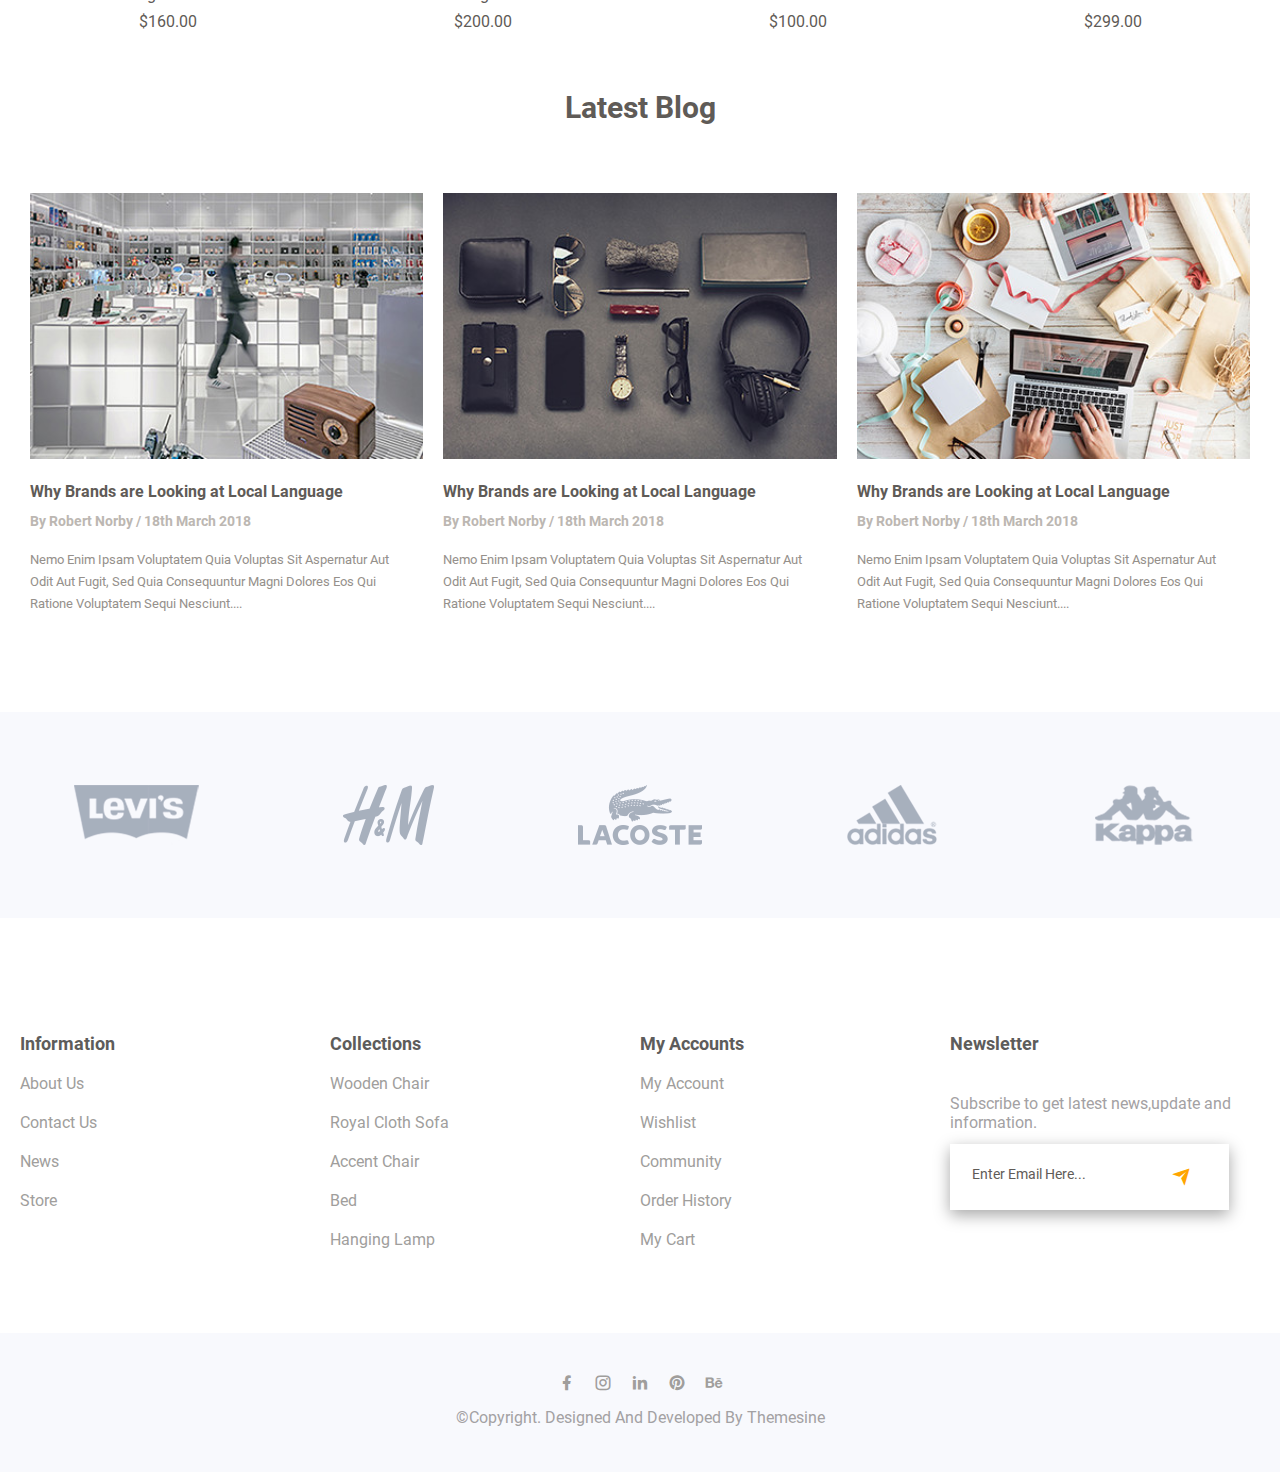
==== commit 17a7f25a: "completed code" ====
--- a/index.html
+++ b/index.html
@@ -17,15 +17,15 @@
 </head>
 <body>
     <!-- -------------navbar------------- -->
-    
+    <header>
         <div class="navbar">
-           
-                <div class="box logo">
+               <button class="w-md-1 btn-nav" ><i class="ri-menu-line w-xl"></i></button>
+                <div class="box logo w-100">
                     <b><a>Furn.</a></b>
-                    <button class="w-md-1" ><i class="ri-menu-line w-xl"></i></button>
-                </div>
-                <div class=" box item">
-                            <div class="box-lists w-md">
+                
+                </div>
+                <div class=" box item  w-md">
+                        <div class="box-lists w-md">
                        <b> <a href="#h"class="it">Home</a></b>
                         <b><a href="#n" class="it">New Arrival</a></b>
                         <b><a href="#f" class="it">Features</a></b>
@@ -34,7 +34,7 @@
                     </div>
                     
                 </div>
-                <div class=" box">
+                <div class="w-100 box">
                     <div class="box-icons">
                         <i class="ri-search-line"></i>
                         <i class="ri-settings-5-line"></i>
@@ -42,7 +42,7 @@
                     </div>
                 </div>
         </div>
-
+</header>
         <!-- -----------------slider-section--------------- -->
      
 
--- a/css/style.css
+++ b/css/style.css
@@ -9,25 +9,43 @@
 
 .navbar{
    
-    width: 100%;
-   
-    display: flex;
-    flex-wrap: wrap;
-    position: sticky;
+    max-width: 1320px;
+    margin: auto;
+    display: flex;
+    justify-content: space-between;
+    padding: 20px 20px ;
+    align-items: center;
     top: 0%;
-    background-color:#f8f9fd;
-    z-index: 100;
+
+    background-color: white;
+    
+   
  
 }
 
-.box{
-   
-    width: 23%;
+header{
+    position: fixed;
+    width: 100%;
+    background-color: white;
+     z-index: 100;
+     box-shadow: rgba(0, 0, 0, 0.16) 0px 1px 4px;
+     padding-bottom: 10px;
+}
+
+.w-100{
+    
+    max-width: 100px;
  
 }
+.logo{
+    font-family: "Roboto", sans-serif;
+    
+}
+
+
 
 .box:nth-child(2){
-    width: 50%;
+    width: 100%;
 }
 
 a{
@@ -36,7 +54,6 @@
     display: flex;
     flex-wrap: wrap;
     justify-content: end;
-    padding:30px;
     color: #606060;
     text-decoration: none;
     transition: all 0.5s;
@@ -46,23 +63,25 @@
 .item{
     display: flex;
     flex-wrap: wrap;
+    width: 100%;
 }
 
 .box-lists{
-    display: flex;
-    flex-wrap: wrap;
-    margin-left:25%;
+    width: 100%;
+    display: flex;
+    justify-content: center;
+   gap: 4%;
    
 }
 
 .it{
     font-size: 16px;
     color: #606060;
-    padding:30px;
+   
     margin-top: 10px;
     margin-left: 0px 0px -2px;
     font-size: 16px;
-    gap: 2px;
+   
     font-family: "Roboto", sans-serif;
 }
 
@@ -72,16 +91,14 @@
 
 .box-icons{
     display: flex;
-    flex-wrap: wrap;
-   
+    justify-content: space-between;
     height: 100%;
-    
+    gap:10px;
 }
 
 .box-icons i{
     font-size: 25px;
-    padding:10px;
-    margin-top: 30px;
+  
   
 }
 .ri-search-line:hover{
@@ -103,8 +120,19 @@
     border: 1px solid orange;
     color: orange;
 }
-.ri-menu-line:hover{
+
+
+.ri-menu-line{
     color:orange;
+    font-size: 20px;
+    font-weight: 700;
+ 
+}
+
+.btn-nav{
+    width: 32px;
+    height: 40px;
+    background-color: transparent;
 }
 
 .link{
@@ -134,8 +162,7 @@
     overflow-x: hidden;
     margin: auto;
     position: relative;
-    padding-bottom: 5%;
-   
+    padding-bottom: 10%;
 }
 
 .slider{
--- a/css/media.css
+++ b/css/media.css
@@ -52,7 +52,7 @@
 
 
 
-@media(min-width:992px){
+@media(min-width:993px){
     .w-md-1{
         display: none;
         margin: auto;
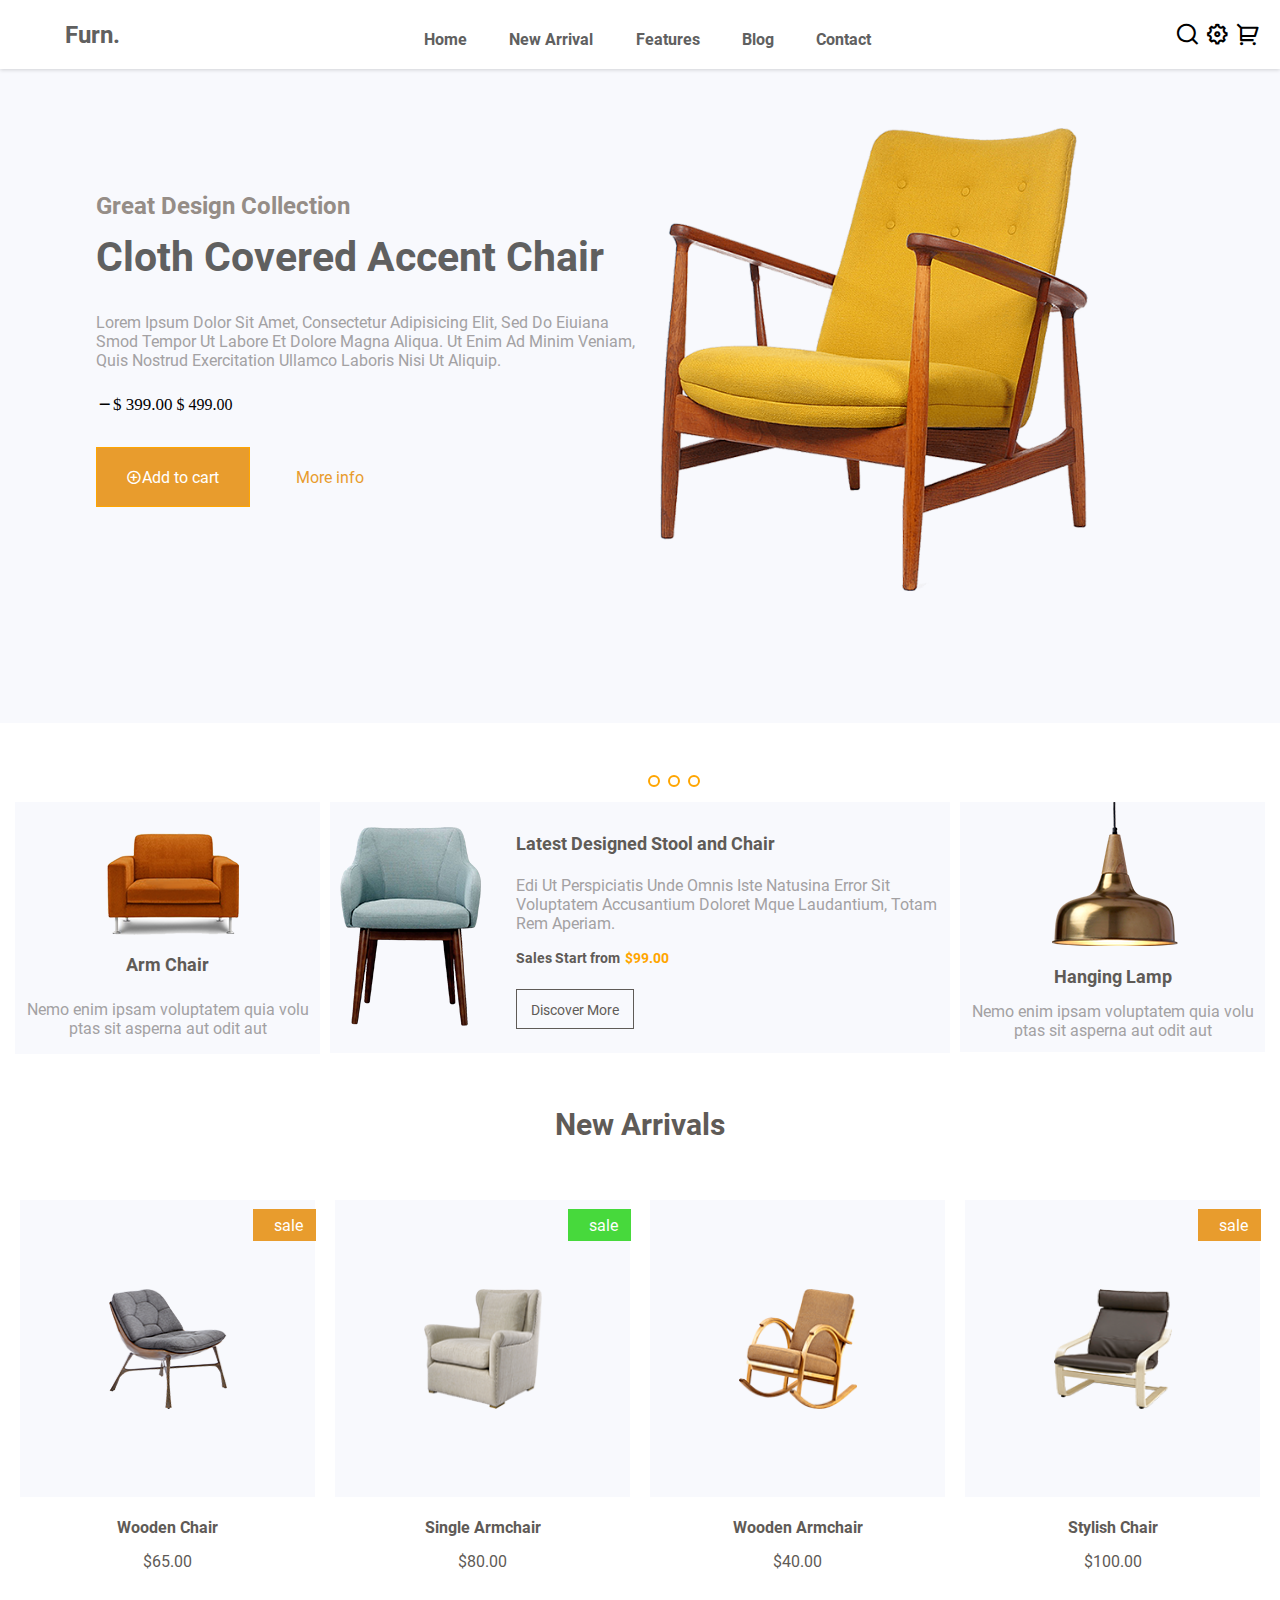
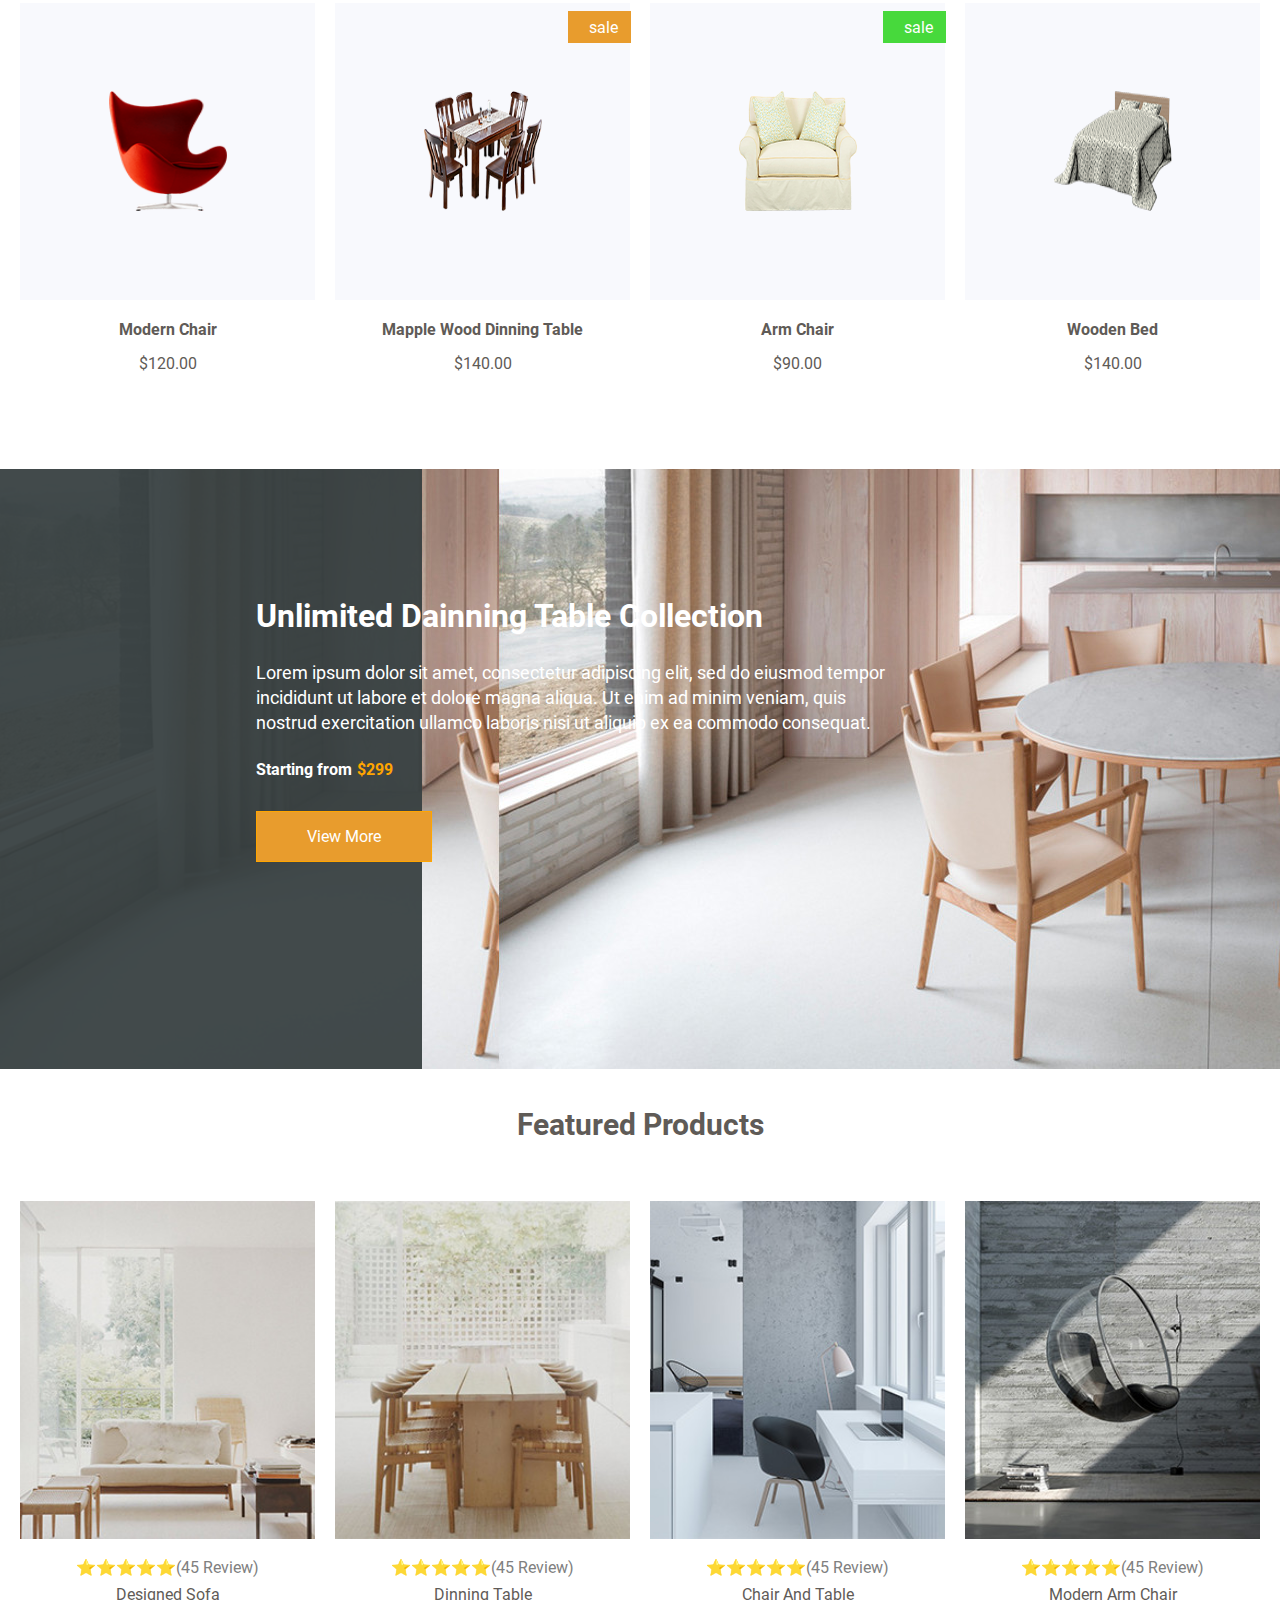
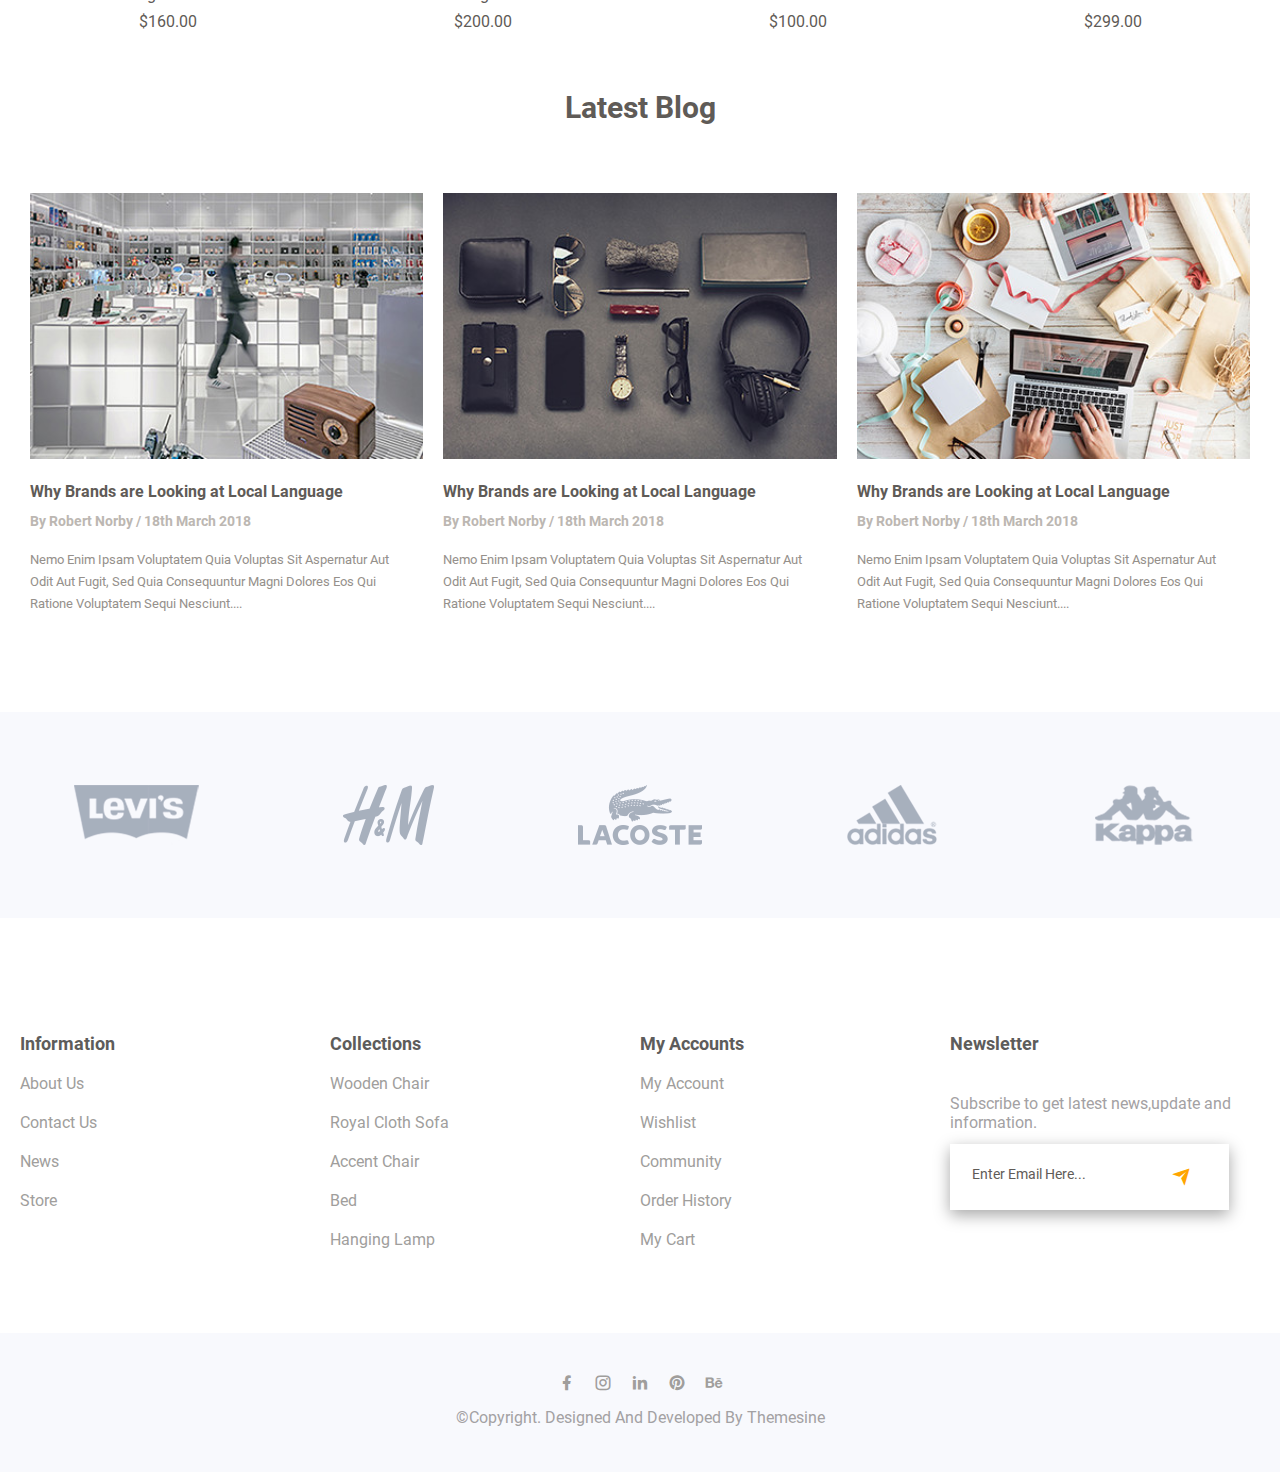
==== commit 5a0350d9: "completed codes" ====
--- a/index.html
+++ b/index.html
@@ -25,7 +25,7 @@
                 
                 </div>
                 <div class=" box item  w-md">
-                        <div class="box-lists w-md">
+                        <div class="box-lists ">
                        <b> <a href="#h"class="it">Home</a></b>
                         <b><a href="#n" class="it">New Arrival</a></b>
                         <b><a href="#f" class="it">Features</a></b>
@@ -562,5 +562,13 @@
             </footer>
 
             
+            <script src="jquery.min.js"></script>
+            <script> 
+
+             $(".btn-nav") .click(function(){
+                $(".item") .slideToggle()
+            })
+
+            </script>
 </body>
 </html>--- a/css/style.css
+++ b/css/style.css
@@ -16,7 +16,7 @@
     padding: 20px 20px ;
     align-items: center;
     top: 0%;
-
+    position: relative;
     background-color: white;
     
    
@@ -29,7 +29,7 @@
     background-color: white;
      z-index: 100;
      box-shadow: rgba(0, 0, 0, 0.16) 0px 1px 4px;
-     padding-bottom: 10px;
+
 }
 
 .w-100{
@@ -70,7 +70,7 @@
     width: 100%;
     display: flex;
     justify-content: center;
-   gap: 4%;
+    gap: 4%;
    
 }
 
@@ -93,7 +93,7 @@
     display: flex;
     justify-content: space-between;
     height: 100%;
-    gap:10px;
+    gap:5px;
 }
 
 .box-icons i{
--- a/css/media.css
+++ b/css/media.css
@@ -1,9 +1,23 @@
 @media(max-width:992px){
     .w-md{
         display: none;
+        position: absolute;
+        left: 2%;
+        top: 80px;
+        width:50%;
+        box-shadow: rgba(0, 0, 0, 0.35) 0px 5px 15px;
+        background-color:#e5eaeb;
+        border-radius: 10px;
     }
-   
-   
+    .box-lists{
+        flex-direction: column;
+        align-items: start;
+        line-height: 30px;
+        padding: 2%;
+
+    }
+
+  
     .box-two{
         width: 100%;
     }
@@ -115,6 +129,10 @@
         margin: auto;
     }
 
+    .box-item{
+        padding-top: 50px;
+    }
+
     .product{
         width: 100%;
         margin: auto;
